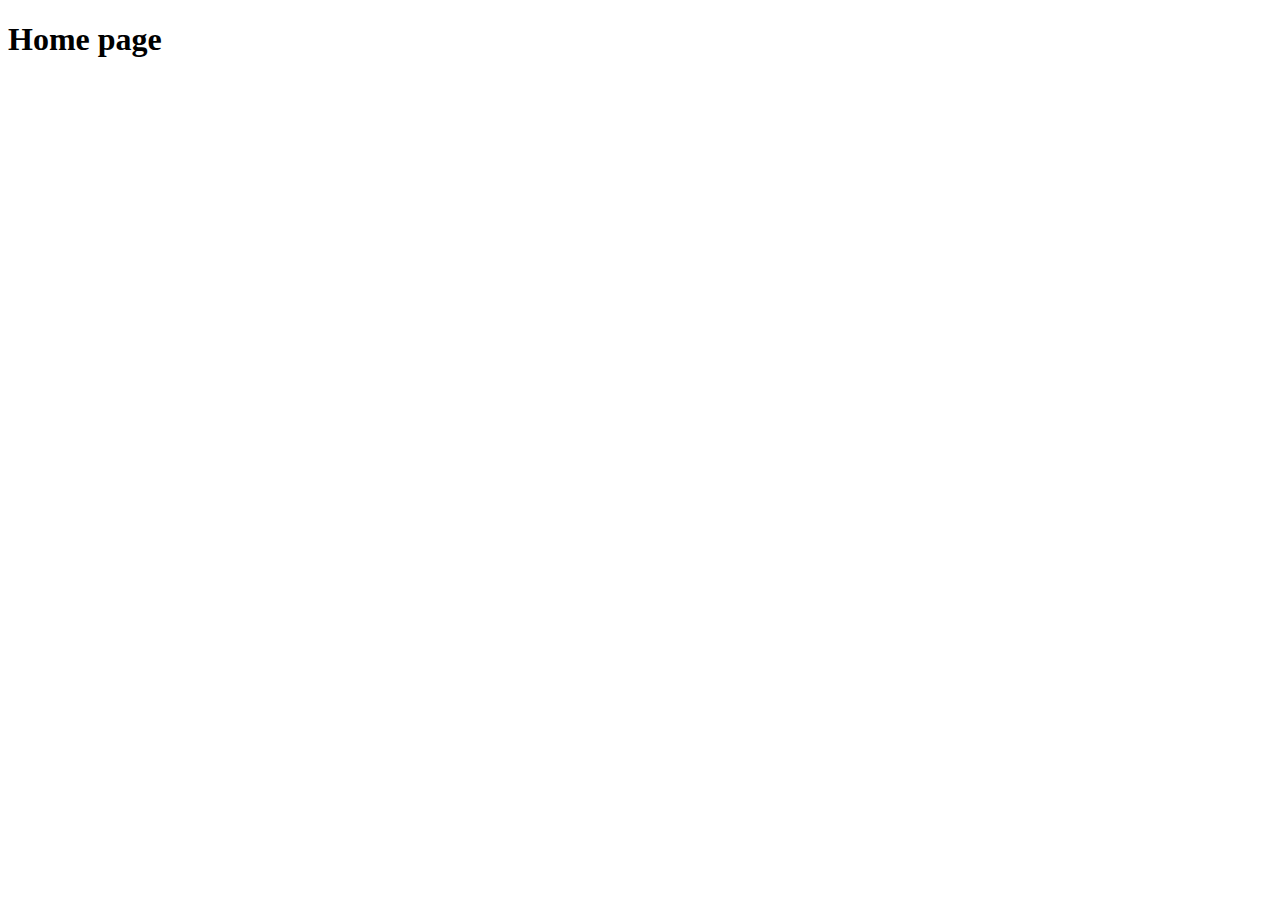
==== index.html @ 23e0fe38 "Creat project base" ====
<!DOCTYPE html>
<html lang="en">
<head>
    <meta charset="UTF-8">
    <meta name="viewport" content="width=device-width, initial-scale=1.0">
    <title>Document</title>
    <link rel="stylesheet" href="./assets/css/style.css">
</head>
<body>
    <h1>Home page</h1>
</body>
</html>
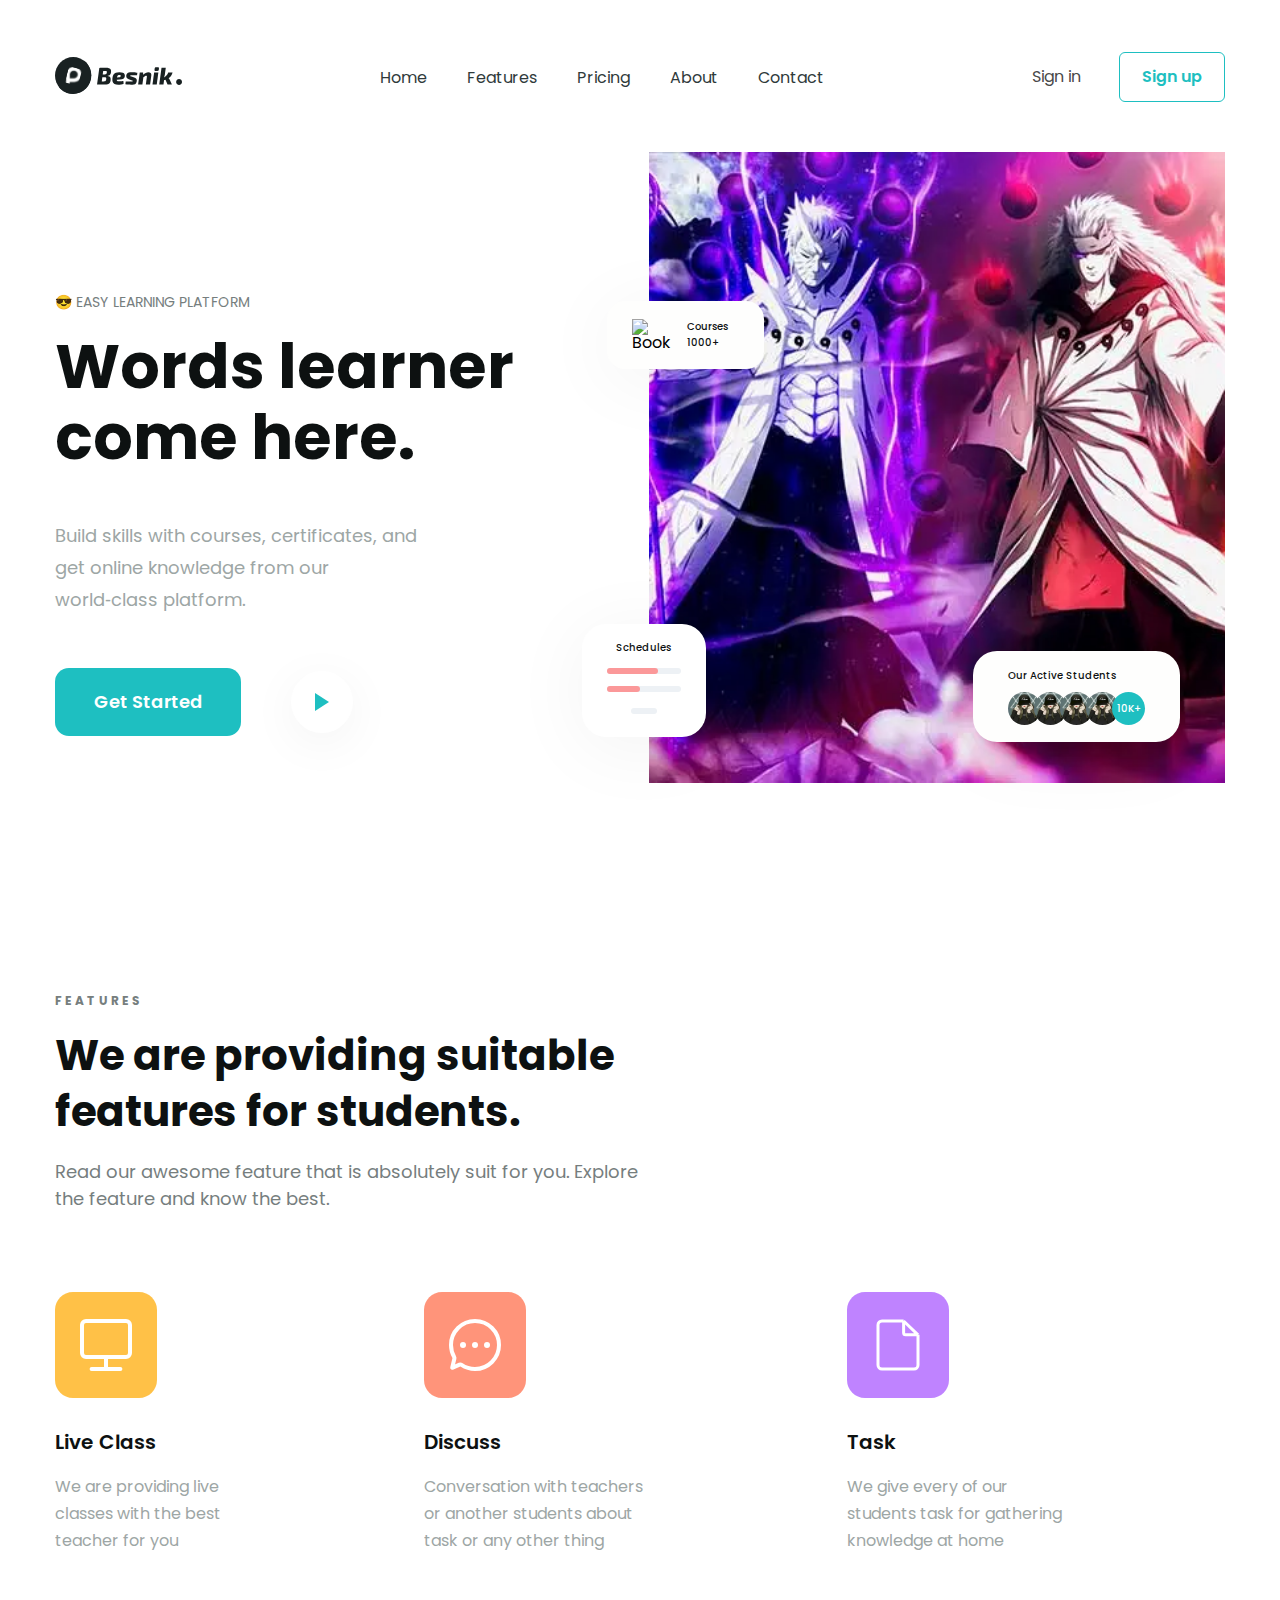
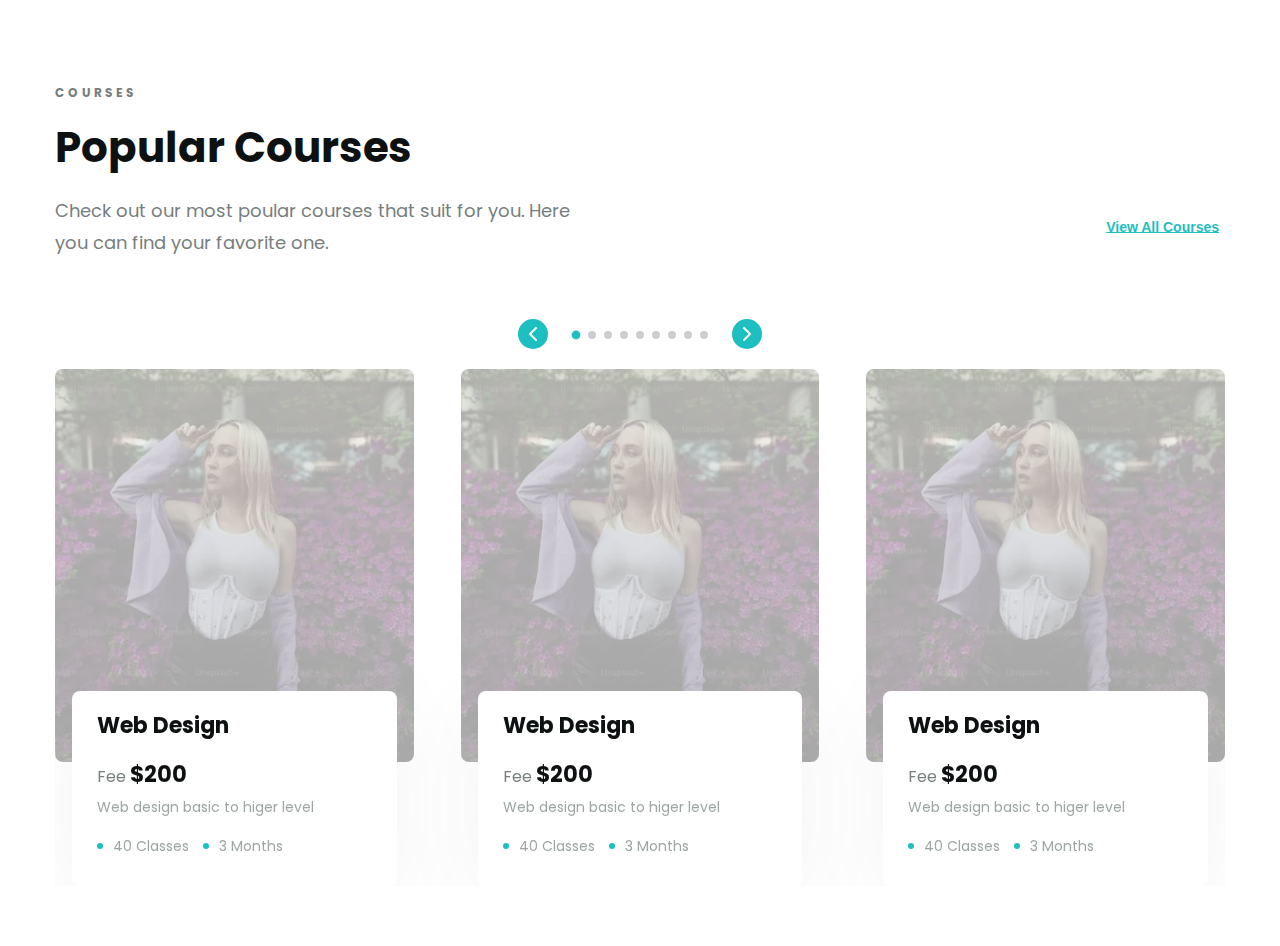
==== commit 2b5f25c4: "Courses" ====
--- a/index.html
+++ b/index.html
@@ -1,12 +1,472 @@
 <!DOCTYPE html>
 <html lang="en">
-<head>
-    <meta charset="UTF-8">
-    <meta name="viewport" content="width=device-width, initial-scale=1.0">
-    <title>Document</title>
-    <link rel="stylesheet" href="./assets/css/style.css">
-</head>
-<body>
-    <h1>Home page</h1>
-</body>
-</html>+    <head>
+        <meta charset="UTF-8" />
+        <meta name="viewport" content="width=device-width, initial-scale=1.0" />
+        <title>Document</title>
+        <!-- Reset -->
+        <link rel="stylesheet" href="./assets/css/reset.css" />
+        <!-- GG font -->
+        <link rel="preconnect" href="https://fonts.googleapis.com" />
+        <link rel="preconnect" href="https://fonts.gstatic.com" crossorigin />
+        <link
+            href="https://fonts.googleapis.com/css2?family=Poppins:ital,wght@0,100;0,200;0,300;0,400;0,500;0,600;0,700;0,800;0,900;1,100;1,200;1,300;1,400;1,500;1,600;1,700;1,800;1,900&display=swap"
+            rel="stylesheet"
+        />
+        <!-- Swiper -->
+        <link
+            rel="stylesheet"
+            href="https://unpkg.com/swiper/swiper-bundle.min.css"
+        />
+        <!-- Styles -->
+        <link rel="stylesheet" href="./assets/css/style.css" />
+    </head>
+    <body>
+        <header class="header fixed">
+            <div class="main-content">
+                <div class="body">
+                    <a href="#!">
+                        <img
+                            src="./assets/image/Logo.svg"
+                            alt=""
+                            class="logo"
+                        />
+                    </a>
+                    <nav class="nav">
+                        <ul>
+                            <li>
+                                <a href="#!">Home</a>
+                            </li>
+                            <li>
+                                <a href="#!">Features</a>
+                            </li>
+                            <li>
+                                <a href="#!">Pricing</a>
+                            </li>
+                            <li>
+                                <a href="#!">About</a>
+                            </li>
+                            <li>
+                                <a href="#!">Contact</a>
+                            </li>
+                        </ul>
+                    </nav>
+                    <div class="action">
+                        <a href="#!" class="nav-btn">Sign in</a>
+                        <a href="#!" class="nav-btn active">Sign up</a>
+                    </div>
+                </div>
+            </div>
+        </header>
+
+        <!-- Hero -->
+        <div class="hero">
+            <div class="main-content">
+                <div class="body">
+                    <div class="hero-content">
+                        <p class="text">😎 EASY LEARNING PLATFORM</p>
+                        <h1 class="heading lv1">Words learner come here.</h1>
+                        <p class="desc">
+                            Build skills with courses, certificates, and get
+                            online knowledge from our world&#8209;class
+                            platform.
+                        </p>
+                        <div class="cta-group">
+                            <a href="#!" class="btn">Get Started</a>
+                            <button class="play">
+                                <img
+                                    src="./assets/image/icons/play.svg"
+                                    alt="Play"
+                                />
+                            </button>
+                        </div>
+                    </div>
+                    <div class="hero-media">
+                        <img
+                            src="./assets/image/lucdao.webp"
+                            alt="Luc dao"
+                            class="img"
+                        />
+                        <div class="course-card">
+                            <img
+                                src="./assets/image/icons/Book.svg"
+                                alt="Book"
+                            />
+                            <p class="label">Courses 1000+</p>
+                        </div>
+
+                        <div class="schedules-card">
+                            <p class="label">Schedules</p>
+                            <img
+                                src="./assets/image/icons/Group 5531.svg"
+                                alt=""
+                                class="level"
+                            /><img
+                                src="./assets/image/icons/Group 5532.svg"
+                                alt=""
+                                class="level"
+                            /><img
+                                src="./assets/image/icons/Group 5533.svg"
+                                alt=""
+                                class="level"
+                            /><img
+                                src="./assets/image/icons/Rectangle 3824.svg"
+                                alt=""
+                                class="level"
+                            />
+                        </div>
+
+                        <div class="students">
+                            <p class="label">Our Active Students</p>
+                            <div class="avatar-block">
+                                <img
+                                    src="./assets/image/avatar.webp"
+                                    alt="Avatar"
+                                    class="avatar"
+                                />
+                                <img
+                                    src="./assets/image/avatar.webp"
+                                    alt="Avatar"
+                                    class="avatar"
+                                />
+                                <img
+                                    src="./assets/image/avatar.webp"
+                                    alt="Avatar"
+                                    class="avatar"
+                                />
+                                <img
+                                    src="./assets/image/avatar.webp"
+                                    alt="Avatar"
+                                    class="avatar"
+                                />
+                                <div class="avatar">
+                                    <span class="label">10K+</span>
+                                </div>
+                            </div>
+                        </div>
+                    </div>
+                </div>
+            </div>
+        </div>
+
+        <!-- Features -->
+        <div class="features">
+            <div class="main-content">
+                <div class="content">
+                    <div class="head">
+                        <p class="title">F E A T U R E S</p>
+                        <h2 class="heading lv2">
+                            We are providing suitable features for students.
+                        </h2>
+                        <p class="desc">
+                            Read our awesome feature that is absolutely suit for
+                            you. Explore the feature and know the best.
+                        </p>
+                    </div>
+
+                    <div class="body">
+                        <div class="item">
+                            <svg
+                                xmlns="http://www.w3.org/2000/svg"
+                                width="102"
+                                height="106"
+                                viewBox="0 0 102 106"
+                                fill="none"
+                            >
+                                <path
+                                    d="M0 18C0 8.05887 8.05888 0 18 0H84C93.9411 0 102 8.05888 102 18V88C102 97.9411 93.9411 106 84 106H18C8.05887 106 0 97.9411 0 88V18Z"
+                                    fill="#FFC147"
+                                />
+                                <path
+                                    d="M51 77V65M51 77H36.6M51 77H65.4M51 65H71C73.2091 65 75 63.2091 75 61V33C75 30.7909 73.2091 29 71 29H31C28.7909 29 27 30.7909 27 33V61C27 63.2091 28.7909 65 31 65H51Z"
+                                    stroke="white"
+                                    stroke-width="4"
+                                    stroke-linecap="round"
+                                />
+                            </svg>
+                            <h3 class="title">Live Class</h3>
+                            <p class="desc line-clamp line-3">
+                                We are providing live classes with the best
+                                teacher for you
+                            </p>
+                        </div>
+                        <div class="item">
+                            <svg
+                                xmlns="http://www.w3.org/2000/svg"
+                                width="102"
+                                height="106"
+                                viewBox="0 0 102 106"
+                                fill="none"
+                            >
+                                <path
+                                    d="M0 18C0 8.05887 8.05888 0 18 0H84C93.9411 0 102 8.05888 102 18V88C102 97.9411 93.9411 106 84 106H18C8.05887 106 0 97.9411 0 88V18Z"
+                                    fill="#FF947A"
+                                />
+                                <path
+                                    d="M51 77C64.2548 77 75 66.2548 75 53C75 39.7452 64.2548 29 51 29C37.7452 29 27 39.7452 27 53C27 57.3447 28.1545 61.4198 30.1734 64.9352C30.4385 65.3968 30.5311 65.9403 30.4086 66.4584L28.2 75.8L35.5364 72.6573C36.1944 72.3755 36.9491 72.4723 37.5414 72.8741C41.3797 75.4784 46.0121 77 51 77Z"
+                                    stroke="white"
+                                    stroke-width="4"
+                                    stroke-linejoin="round"
+                                />
+                                <circle cx="39" cy="53" r="3" fill="white" />
+                                <circle cx="51" cy="53" r="3" fill="white" />
+                                <circle cx="63" cy="53" r="3" fill="white" />
+                            </svg>
+                            <h3 class="title">Discuss</h3>
+                            <p class="desc line-clamp line-3">
+                                Conversation with teachers or another students
+                                about task or any other thing
+                            </p>
+                        </div>
+                        <div class="item">
+                            <svg
+                                xmlns="http://www.w3.org/2000/svg"
+                                width="102"
+                                height="106"
+                                viewBox="0 0 102 106"
+                                fill="none"
+                            >
+                                <path
+                                    d="M0 18C0 8.05887 8.05888 0 18 0H84C93.9411 0 102 8.05888 102 18V88C102 97.9411 93.9411 106 84 106H18C8.05887 106 0 97.9411 0 88V18Z"
+                                    fill="#BF83FF"
+                                />
+                                <path
+                                    d="M56.625 29H35C32.7909 29 31 30.7909 31 33V73C31 75.2091 32.7909 77 35 77H67C69.2091 77 71 75.2091 71 73V42.8M56.625 29L71 42.8M56.625 29V40.8C56.625 41.9046 57.5204 42.8 58.625 42.8H71"
+                                    stroke="white"
+                                    stroke-width="3"
+                                    stroke-linejoin="round"
+                                />
+                            </svg>
+                            <h3 class="title">Task</h3>
+                            <p class="desc line-clamp line-3">
+                                We give every of our students task for gathering
+                                knowledge at home
+                            </p>
+                        </div>
+                    </div>
+                </div>
+            </div>
+        </div>
+
+        <div class="courses">
+            <div class="main-content">
+                <div class="courses-top">
+                    <p class="title">C O U R S E S</p>
+                    <h2 class="heading lv2">Popular Courses</h2>
+                    <div class="holder">
+                        <p class="desc">
+                            Check out our most poular courses that suit for you.
+                            Here you can find your favorite one.
+                        </p>
+                        <button class="cta">View All Courses</button>
+                    </div>
+                </div>
+
+                <div class="courses-body">
+                    <div class="courses-control">
+                        <button class="course-btn btn-prev">
+                            <img
+                                src="./assets/image/icons/Vector 44.svg"
+                                alt=""
+                            />
+                        </button>
+                        <div><span class="pagination"></span></div>
+
+                        <button class="course-btn btn-next">
+                            <img
+                                src="./assets/image/icons/Vector 45.svg"
+                                alt=""
+                            />
+                        </button>
+                    </div>
+                    <div class="courses-list swiper-wrapper">
+                        <div class="courses-item swiper-slide">
+                            <img
+                                src="./assets/image/thumbimg.webp"
+                                alt=""
+                                class="thumb"
+                            />
+                            <div class="info">
+                                <h3 class="title">Web Design</h3>
+                                <p class="cost">Fee <strong>$200</strong></p>
+                                <p class="desc">
+                                    Web design basic to higer level
+                                </p>
+                                <div class="aside">
+                                    <span>40 Classes</span>
+                                    <span>3 Months</span>
+                                </div>
+                            </div>
+                        </div>
+                        <div class="courses-item swiper-slide">
+                            <img
+                                src="./assets/image/thumbimg.webp"
+                                alt=""
+                                class="thumb"
+                            />
+                            <div class="info">
+                                <h3 class="title">Web Design</h3>
+                                <p class="cost">Fee <strong>$200</strong></p>
+                                <p class="desc">
+                                    Web design basic to higer level
+                                </p>
+                                <div class="aside">
+                                    <span>40 Classes</span>
+                                    <span>3 Months</span>
+                                </div>
+                            </div>
+                        </div>
+                        <div class="courses-item swiper-slide">
+                            <img
+                                src="./assets/image/thumbimg.webp"
+                                alt=""
+                                class="thumb"
+                            />
+                            <div class="info">
+                                <h3 class="title">Web Design</h3>
+                                <p class="cost">Fee <strong>$200</strong></p>
+                                <p class="desc">
+                                    Web design basic to higer level
+                                </p>
+                                <div class="aside">
+                                    <span>40 Classes</span>
+                                    <span>3 Months</span>
+                                </div>
+                            </div>
+                        </div>
+                        <div class="courses-item swiper-slide">
+                            <img
+                                src="./assets/image/thumbimg.webp"
+                                alt=""
+                                class="thumb"
+                            />
+                            <div class="info">
+                                <h3 class="title">Web Design</h3>
+                                <p class="cost">Fee <strong>$200</strong></p>
+                                <p class="desc">
+                                    Web design basic to higer level
+                                </p>
+                                <div class="aside">
+                                    <span>40 Classes</span>
+                                    <span>3 Months</span>
+                                </div>
+                            </div>
+                        </div>
+                        <div class="courses-item swiper-slide">
+                            <img
+                                src="./assets/image/thumbimg.webp"
+                                alt=""
+                                class="thumb"
+                            />
+                            <div class="info">
+                                <h3 class="title">Web Design</h3>
+                                <p class="cost">Fee <strong>$200</strong></p>
+                                <p class="desc">
+                                    Web design basic to higer level
+                                </p>
+                                <div class="aside">
+                                    <span>40 Classes</span>
+                                    <span>3 Months</span>
+                                </div>
+                            </div>
+                        </div>
+                        <div class="courses-item swiper-slide">
+                            <img
+                                src="./assets/image/thumbimg.webp"
+                                alt=""
+                                class="thumb"
+                            />
+                            <div class="info">
+                                <h3 class="title">Web Design</h3>
+                                <p class="cost">Fee <strong>$200</strong></p>
+                                <p class="desc">
+                                    Web design basic to higer level
+                                </p>
+                                <div class="aside">
+                                    <span>40 Classes</span>
+                                    <span>3 Months</span>
+                                </div>
+                            </div>
+                        </div>
+                        <div class="courses-item swiper-slide">
+                            <img
+                                src="./assets/image/thumbimg.webp"
+                                alt=""
+                                class="thumb"
+                            />
+                            <div class="info">
+                                <h3 class="title">Web Design</h3>
+                                <p class="cost">Fee <strong>$200</strong></p>
+                                <p class="desc">
+                                    Web design basic to higer level
+                                </p>
+                                <div class="aside">
+                                    <span>40 Classes</span>
+                                    <span>3 Months</span>
+                                </div>
+                            </div>
+                        </div>
+                        <div class="courses-item swiper-slide">
+                            <img
+                                src="./assets/image/thumbimg.webp"
+                                alt=""
+                                class="thumb"
+                            />
+                            <div class="info">
+                                <h3 class="title">Web Design</h3>
+                                <p class="cost">Fee <strong>$200</strong></p>
+                                <p class="desc">
+                                    Web design basic to higer level
+                                </p>
+                                <div class="aside">
+                                    <span>40 Classes</span>
+                                    <span>3 Months</span>
+                                </div>
+                            </div>
+                        </div>
+                        <div class="courses-item swiper-slide">
+                            <img
+                                src="./assets/image/thumbimg.webp"
+                                alt=""
+                                class="thumb"
+                            />
+                            <div class="info">
+                                <h3 class="title">Web Design</h3>
+                                <p class="cost">Fee <strong>$200</strong></p>
+                                <p class="desc">
+                                    Web design basic to higer level
+                                </p>
+                                <div class="aside">
+                                    <span>40 Classes</span>
+                                    <span>3 Months</span>
+                                </div>
+                            </div>
+                        </div>
+                    </div>
+                </div>
+            </div>
+        </div>
+
+        <!-- Thêm Swiper JS từ CDN -->
+        <script src="https://unpkg.com/swiper/swiper-bundle.min.js"></script>
+        <script>
+            var swiper = new Swiper(".courses-body", {
+                slidesPerView: 3,
+                spaceBetween: 47,
+                loop: true,
+                autoplay: {
+                    delay: 3000,
+                    disableOnInteraction: false,
+                },
+                navigation: {
+                    nextEl: ".btn-next", // Cập nhật với tên class mới
+                    prevEl: ".btn-prev", // Cập nhật với tên class mới
+                },
+                pagination: {
+                    el: ".pagination",
+                    clickable: true,
+                },
+            });
+        </script>
+    </body>
+</html>
--- a/assets/css/style.css
+++ b/assets/css/style.css
@@ -0,0 +1,516 @@
+* {
+    box-sizing: border-box;
+}
+
+html,
+body {
+    scroll-behavior: smooth;
+}
+
+:root {
+    --primary-color: #1ebfc1;
+}
+
+html {
+    font-size: 62.5%;
+}
+
+body {
+    font-size: 1.6rem;
+    font-family: "Poppins", sans-serif;
+}
+
+/* Common */
+a {
+    display: inline-block;
+    text-decoration: none;
+    user-select: none;
+}
+
+.main-content {
+    max-width: calc(100% - 48px);
+    width: 1170px;
+    margin-left: auto;
+    margin-right: auto;
+}
+
+.btn {
+    display: inline-block;
+    padding: 0 16px;
+    min-width: 186px;
+    line-height: 68px;
+    border-radius: 14px;
+    background: var(--primary-color);
+    color: #fff;
+    text-align: center;
+    font-size: 1.8rem;
+    font-weight: 600;
+}
+
+.btn:hover {
+    opacity: 0.9;
+}
+
+.heading {
+    color: #0d1111;
+    font-weight: 700;
+}
+
+.lv1 {
+    font-size: 6.2rem;
+    line-height: 1.16; /* 116.129% */
+}
+
+.lv2 {
+    font-size: 4.2rem;
+    line-height: 1.33; /* 133.333% */
+}
+
+.line-clamp {
+    display: -webkit-box;
+    -webkit-line-clamp: var(--line-clamp, 1);
+    -webkit-box-orient: vertical;
+    overflow: hidden;
+}
+
+.line-clamp.line-2 {
+    --line-clamp: 2;
+}
+
+.line-clamp.line-3 {
+    --line-clamp: 3;
+}
+
+/* Header */
+.header.fixed {
+    position: sticky;
+    top: -40px;
+    z-index: 2;
+    background-color: #fff;
+}
+
+.header .body {
+    display: flex;
+    align-items: center;
+    justify-content: space-between;
+    padding: 52px 0 12px;
+}
+
+.nav ul {
+    display: flex;
+}
+
+.nav ul a {
+    color: #2f3a3b;
+    font-size: 1.6rem;
+    line-height: normal;
+    padding: 10px 20px;
+}
+
+.nav li:hover {
+    font-weight: 600;
+}
+
+.nav-btn {
+    color: #494949;
+    text-align: center;
+    font-size: 1.6rem;
+    line-height: normal;
+    padding: 10px;
+}
+
+.nav-btn:hover {
+    color: var(--primary-color);
+}
+
+.nav-btn + .nav-btn {
+    margin-left: 24px;
+}
+
+.nav-btn.active {
+    color: var(--primary-color);
+    font-weight: 600;
+    line-height: 48px;
+    padding: 0 12px;
+    border-radius: 6px;
+    border: 1px solid #1ebfc1;
+    min-width: 106px;
+}
+
+.nav-btn.active:hover {
+    color: #fff;
+    background: var(--primary-color);
+}
+/* Hero */
+.hero {
+    padding: 38px 0 79px;
+}
+
+.hero .body {
+    display: flex;
+    align-items: center;
+}
+
+.hero .hero-content {
+    width: 45%;
+}
+
+.hero-content .text {
+    margin-top: 93px;
+    color: #767e7e;
+    font-size: 1.4rem;
+    line-height: normal;
+}
+
+.hero-content .heading {
+    margin-top: 18px;
+}
+
+.hero-content .desc {
+    margin-top: 46px;
+    width: 374px;
+    color: #9da6a5;
+    font-size: 1.8rem;
+    line-height: 1.78; /* 177.778% */
+    word-break: normal;
+}
+
+.hero-content .cta-group {
+    margin-top: 52px;
+    display: flex;
+    align-items: center;
+}
+.hero-content .cta-group .btn {
+    margin-right: 50px;
+}
+
+.hero-content .play {
+    display: flex;
+    align-items: center;
+    justify-content: center;
+    width: 62px;
+    height: 62px;
+    border-radius: 50%;
+    border: none;
+    background-color: #fff;
+    box-shadow: 0px 10px 50px 0px rgba(0, 0, 0, 0.05);
+    cursor: pointer;
+}
+
+.hero .hero-media {
+    width: 55%;
+    position: relative;
+    top: 0;
+}
+
+.hero-media .img {
+    display: block;
+    margin-left: auto;
+    width: 576px;
+    height: 631px;
+    object-fit: cover;
+}
+
+.hero-media .course-card {
+    position: absolute;
+    top: 149px;
+    left: 25px;
+    display: flex;
+    align-items: center;
+    width: 157px;
+    padding: 18px 25px;
+    border-radius: 18px;
+    background: #fefefd;
+    box-shadow: 0px 10px 80px 0px rgba(0, 0, 0, 0.05);
+}
+
+.hero-media .label {
+    color: #0d1111;
+    font-size: 1rem;
+    font-weight: 500;
+    line-height: normal;
+}
+
+.hero-media .course-card .label {
+    margin-left: 16px;
+}
+
+.hero-media .schedules-card {
+    position: absolute;
+    left: 0;
+    bottom: 46px;
+    width: 124px;
+    text-align: center;
+    padding: 16px 25px 23px;
+    border-radius: 24px;
+    background: #fff;
+    box-shadow: 0px 10px 80px 0px rgba(0, 0, 0, 0.05);
+}
+
+.hero-media .schedules-card .level {
+    margin-top: 12px;
+    vertical-align: bottom;
+}
+
+.schedules-card .level:nth-of-type(1),
+.schedules-card .level:nth-of-type(4) {
+    margin-top: 16px;
+}
+
+.hero-media .students {
+    position: absolute;
+    bottom: 41px;
+    right: 45px;
+    width: 207px;
+    padding: 17px 35px;
+    border-radius: 24px;
+    background: #fefefd;
+    box-shadow: 0px 12px 80px 0px rgba(0, 0, 0, 0.05);
+}
+
+.hero-media .students .avatar-block {
+    margin-top: 8px;
+    display: flex;
+}
+
+.hero-media .students .avatar {
+    height: 33px;
+    width: 33px;
+    border-radius: 50%;
+    display: flex;
+    align-items: center;
+    justify-content: center;
+    background-color: var(--primary-color);
+}
+
+.hero-media .avatar span {
+    color: #fff;
+}
+
+.hero-media .students .avatar + .avatar {
+    margin-left: -7px;
+}
+
+/* Features */
+.features {
+    margin-top: 65px;
+    padding: 65px 0 60px;
+}
+
+.features .content {
+    width: 1014px;
+    margin-right: auto;
+}
+
+.features .head {
+    width: 57.6%;
+}
+
+.features .head .title {
+    color: #767e7e;
+    font-size: 1.2rem;
+    font-weight: 700;
+    line-height: normal;
+}
+
+.courses-top .heading,
+.features .head .heading {
+    margin-top: 18px;
+}
+
+.features .head .desc {
+    margin-top: 18px;
+    color: #767e7e;
+    font-size: 1.8rem;
+    line-height: normal;
+}
+
+.features .body {
+    margin-top: 80px;
+    display: flex;
+    justify-content: space-between;
+}
+
+.features .body .item {
+    width: 21.875%;
+}
+
+.features .body .item:first-child {
+    width: 16.6%;
+}
+
+.features .body .title {
+    margin-top: 26px;
+    color: #0d1111;
+    font-size: 2rem;
+    font-weight: 600;
+    line-height: normal;
+}
+
+.features .body .desc {
+    margin-top: 16px;
+    color: #9da6a5;
+    font-size: 1.6rem;
+    line-height: 1.69; /* 168.75% */
+}
+
+/* Courses */
+.courses {
+    padding: 60px 0;
+    margin-top: 10px;
+}
+
+.courses-top .title {
+    color: #767e7e;
+    font-size: 1.2rem;
+    font-weight: 700;
+    line-height: normal;
+}
+
+.courses-top .holder {
+    margin-top: 19px;
+    display: flex;
+    align-items: center;
+    justify-content: space-between;
+}
+
+.courses-top .desc {
+    width: 44.87%;
+    color: #767e7e;
+    font-size: 1.8rem;
+    line-height: 1.78; /* 177.778% */
+}
+
+.courses-top .cta {
+    border: none;
+    background-color: #fff;
+    color: #1ebfc1;
+    font-size: 1.4rem;
+    font-weight: 700;
+    line-height: normal;
+    text-decoration-line: underline;
+    text-decoration-style: solid;
+    text-decoration-skip-ink: none;
+    text-decoration-thickness: auto;
+    text-underline-offset: auto;
+    text-underline-position: from-font;
+    cursor: pointer;
+}
+
+.courses-body {
+    padding-top: 60px;
+}
+
+.courses-list {
+    display: flex;
+    margin-top: 20px;
+}
+
+.courses-item {
+    position: relative;
+    width: calc((100% - 94px) / 3);
+    height: 517px;
+    flex-shrink: 0;
+}
+
+.courses-item .thumb {
+    width: 100%;
+    height: 393px;
+    object-fit: cover;
+    border-radius: 8px;
+    opacity: 0.35;
+    background: #d0efed;
+    vertical-align: bottom;
+}
+
+.courses-item .info {
+    position: absolute;
+    left: 17px;
+    right: 17px;
+    bottom: 0;
+    height: 195px;
+    padding: 18px 25px 29px;
+    border-radius: 8px;
+    background: #fff;
+    box-shadow: 0px 16px 90px 0px rgba(0, 0, 0, 0.05);
+}
+
+.courses-item .info .title {
+    color: #0d1111;
+    font-size: 2.2rem;
+    font-weight: 700;
+    line-height: normal;
+}
+
+.courses-item .info .cost {
+    margin-top: 16px;
+    color: #767e7e;
+    font-size: 1.6rem;
+    line-height: normal;
+}
+
+.courses-item .info .cost strong {
+    color: #0d1111;
+    font-size: 2.2rem;
+    font-weight: 700;
+}
+
+.courses-item .aside,
+.courses-item .desc {
+    margin-top: 6px;
+    color: #9da6a5;
+    font-size: 1.4rem;
+    line-height: normal;
+}
+
+.courses-item .aside {
+    margin-top: 18px;
+}
+
+.courses-item .aside span {
+    position: relative;
+    margin: 0 10px 0 16px;
+}
+
+.courses-item .aside span::before {
+    position: absolute;
+    top: 50%;
+    transform: translateY(-50%);
+    left: -16px;
+    content: "";
+    display: inline-block;
+    width: 6px;
+    height: 6px;
+    background-color: var(--primary-color);
+    border-radius: 50%;
+}
+
+.courses .main-content {
+    overflow: hidden;
+}
+
+.swiper-pagination-bullet-active {
+    background-color: var(--primary-color); /* Màu sắc chấm đang active */
+    transform: scale(1.1); /* Phóng to chấm đang active */
+}
+
+.courses-control {
+    display: flex;
+    align-items: center;
+    justify-content: center;
+}
+
+.course-btn {
+    border: none;
+    background-color: var(--primary-color);cursor: pointer;
+    width: 30px;
+    height: 30px;
+    border-radius: 50%;
+    display: flex;
+    align-items: center;
+    justify-content: center;
+}
+
+.courses .pagination {
+    margin: 0 20px;
+}
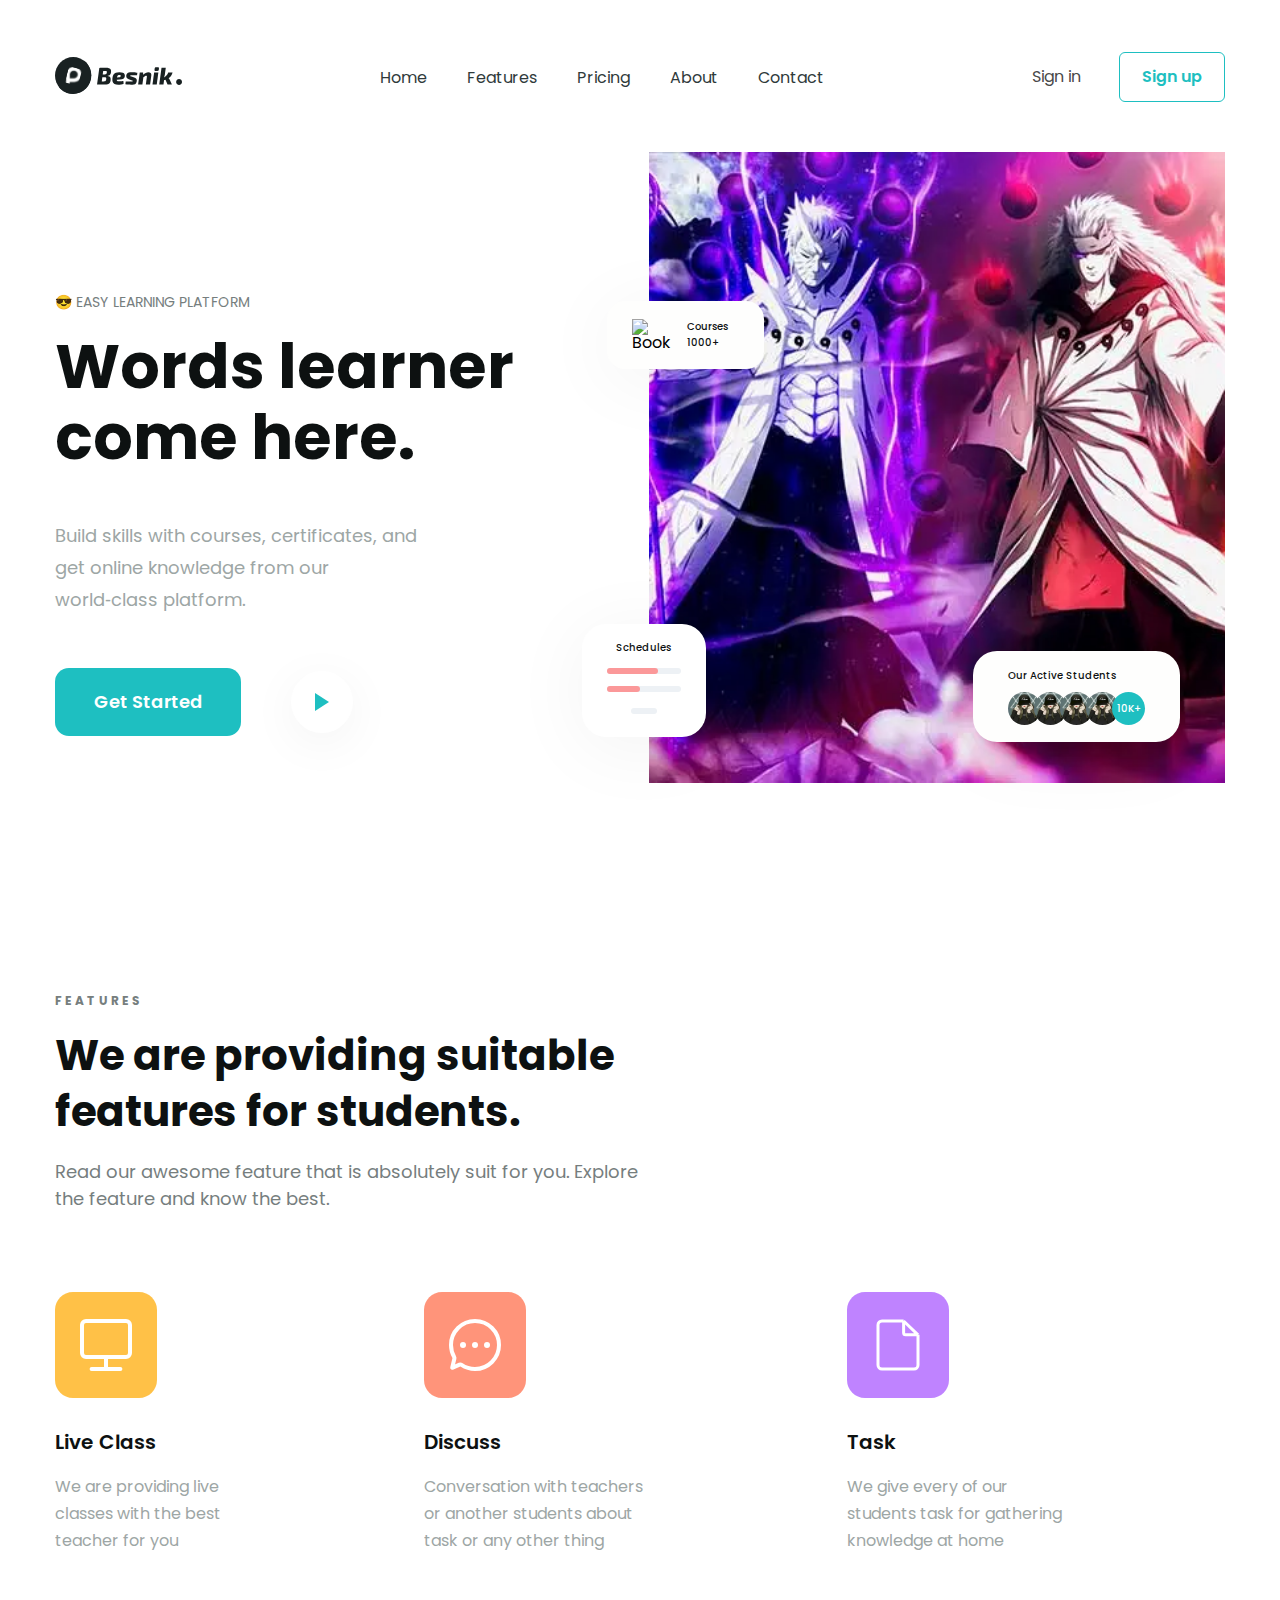
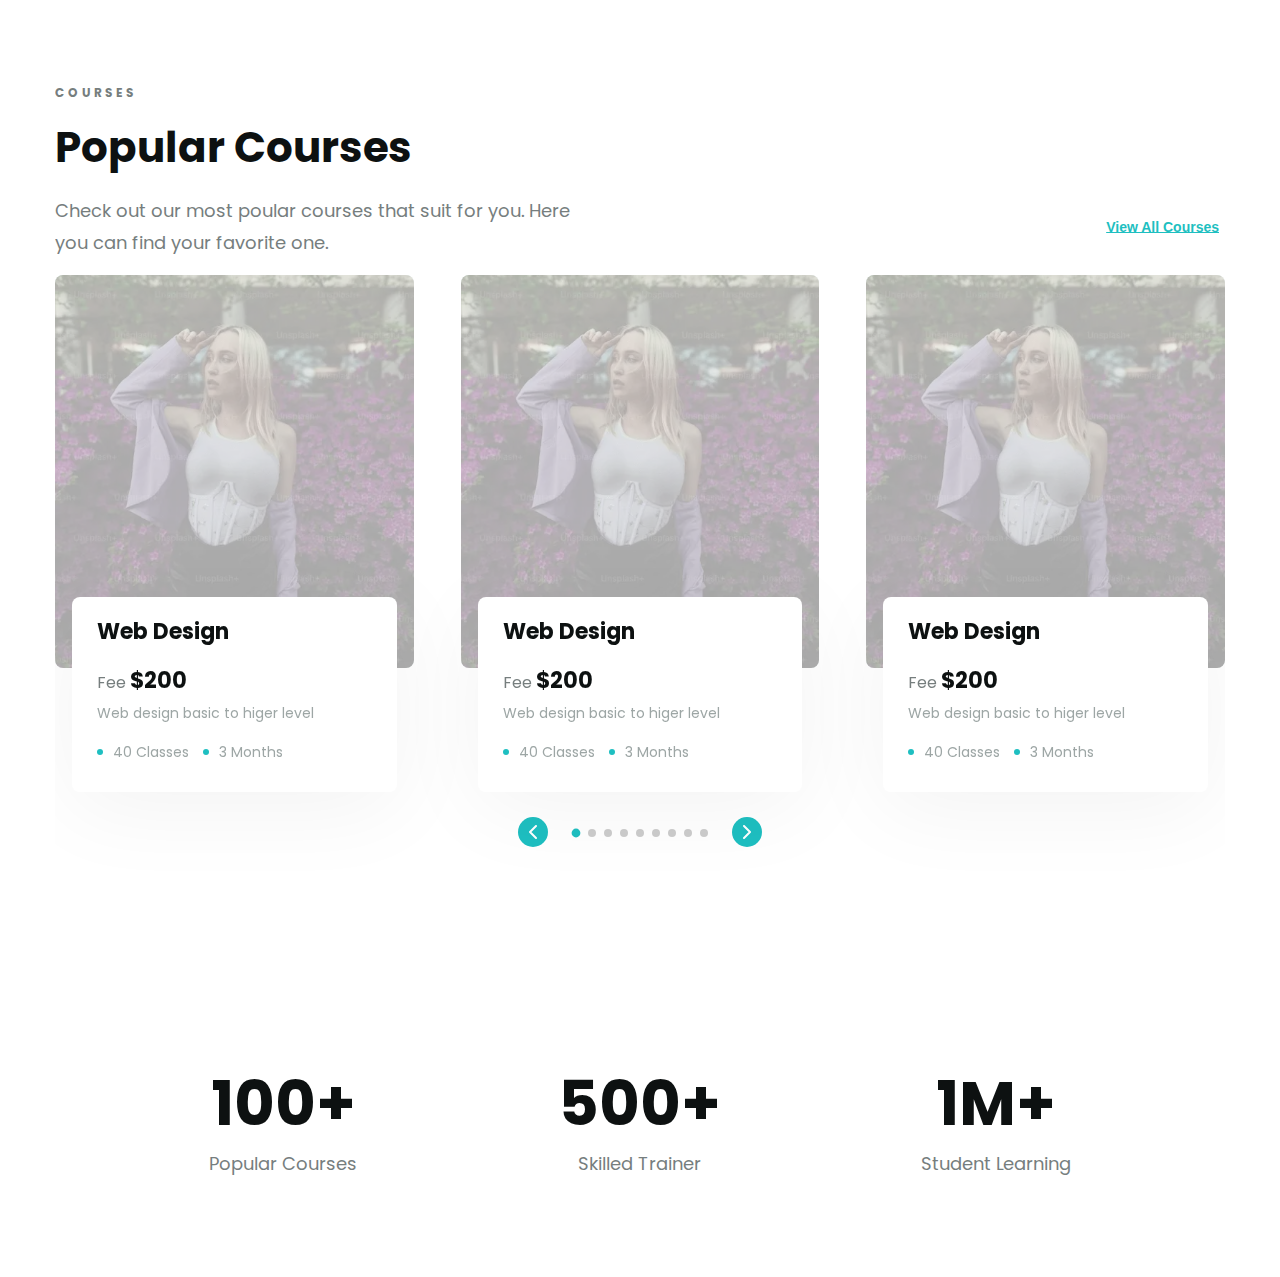
==== commit 3f0bf263: "fix slide courses/countdown" ====
--- a/index.html
+++ b/index.html
@@ -263,6 +263,170 @@
                 </div>
 
                 <div class="courses-body">
+                    <div class="courses-list swiper-wrapper">
+                        <div class="courses-item swiper-slide">
+                            <img
+                                src="./assets/image/thumbimg.webp"
+                                alt=""
+                                class="thumb"
+                            />
+                            <div class="info">
+                                <h3 class="title">Web Design</h3>
+                                <p class="cost">Fee <strong>$200</strong></p>
+                                <p class="desc">
+                                    Web design basic to higer level
+                                </p>
+                                <div class="aside">
+                                    <span>40 Classes</span>
+                                    <span>3 Months</span>
+                                </div>
+                            </div>
+                        </div>
+                        <div class="courses-item swiper-slide">
+                            <img
+                                src="./assets/image/thumbimg.webp"
+                                alt=""
+                                class="thumb"
+                            />
+                            <div class="info">
+                                <h3 class="title">Web Design</h3>
+                                <p class="cost">Fee <strong>$200</strong></p>
+                                <p class="desc">
+                                    Web design basic to higer level
+                                </p>
+                                <div class="aside">
+                                    <span>40 Classes</span>
+                                    <span>3 Months</span>
+                                </div>
+                            </div>
+                        </div>
+                        <div class="courses-item swiper-slide">
+                            <img
+                                src="./assets/image/thumbimg.webp"
+                                alt=""
+                                class="thumb"
+                            />
+                            <div class="info">
+                                <h3 class="title">Web Design</h3>
+                                <p class="cost">Fee <strong>$200</strong></p>
+                                <p class="desc">
+                                    Web design basic to higer level
+                                </p>
+                                <div class="aside">
+                                    <span>40 Classes</span>
+                                    <span>3 Months</span>
+                                </div>
+                            </div>
+                        </div>
+                        <div class="courses-item swiper-slide">
+                            <img
+                                src="./assets/image/thumbimg.webp"
+                                alt=""
+                                class="thumb"
+                            />
+                            <div class="info">
+                                <h3 class="title">Web Design</h3>
+                                <p class="cost">Fee <strong>$200</strong></p>
+                                <p class="desc">
+                                    Web design basic to higer level
+                                </p>
+                                <div class="aside">
+                                    <span>40 Classes</span>
+                                    <span>3 Months</span>
+                                </div>
+                            </div>
+                        </div>
+                        <div class="courses-item swiper-slide">
+                            <img
+                                src="./assets/image/thumbimg.webp"
+                                alt=""
+                                class="thumb"
+                            />
+                            <div class="info">
+                                <h3 class="title">Web Design</h3>
+                                <p class="cost">Fee <strong>$200</strong></p>
+                                <p class="desc">
+                                    Web design basic to higer level
+                                </p>
+                                <div class="aside">
+                                    <span>40 Classes</span>
+                                    <span>3 Months</span>
+                                </div>
+                            </div>
+                        </div>
+                        <div class="courses-item swiper-slide">
+                            <img
+                                src="./assets/image/thumbimg.webp"
+                                alt=""
+                                class="thumb"
+                            />
+                            <div class="info">
+                                <h3 class="title">Web Design</h3>
+                                <p class="cost">Fee <strong>$200</strong></p>
+                                <p class="desc">
+                                    Web design basic to higer level
+                                </p>
+                                <div class="aside">
+                                    <span>40 Classes</span>
+                                    <span>3 Months</span>
+                                </div>
+                            </div>
+                        </div>
+                        <div class="courses-item swiper-slide">
+                            <img
+                                src="./assets/image/thumbimg.webp"
+                                alt=""
+                                class="thumb"
+                            />
+                            <div class="info">
+                                <h3 class="title">Web Design</h3>
+                                <p class="cost">Fee <strong>$200</strong></p>
+                                <p class="desc">
+                                    Web design basic to higer level
+                                </p>
+                                <div class="aside">
+                                    <span>40 Classes</span>
+                                    <span>3 Months</span>
+                                </div>
+                            </div>
+                        </div>
+                        <div class="courses-item swiper-slide">
+                            <img
+                                src="./assets/image/thumbimg.webp"
+                                alt=""
+                                class="thumb"
+                            />
+                            <div class="info">
+                                <h3 class="title">Web Design</h3>
+                                <p class="cost">Fee <strong>$200</strong></p>
+                                <p class="desc">
+                                    Web design basic to higer level
+                                </p>
+                                <div class="aside">
+                                    <span>40 Classes</span>
+                                    <span>3 Months</span>
+                                </div>
+                            </div>
+                        </div>
+                        <div class="courses-item swiper-slide">
+                            <img
+                                src="./assets/image/thumbimg.webp"
+                                alt=""
+                                class="thumb"
+                            />
+                            <div class="info">
+                                <h3 class="title">Web Design</h3>
+                                <p class="cost">Fee <strong>$200</strong></p>
+                                <p class="desc">
+                                    Web design basic to higer level
+                                </p>
+                                <div class="aside">
+                                    <span>40 Classes</span>
+                                    <span>3 Months</span>
+                                </div>
+                            </div>
+                        </div>
+                    </div>
                     <div class="courses-control">
                         <button class="course-btn btn-prev">
                             <img
@@ -279,178 +443,45 @@
                             />
                         </button>
                     </div>
-                    <div class="courses-list swiper-wrapper">
-                        <div class="courses-item swiper-slide">
-                            <img
-                                src="./assets/image/thumbimg.webp"
-                                alt=""
-                                class="thumb"
-                            />
-                            <div class="info">
-                                <h3 class="title">Web Design</h3>
-                                <p class="cost">Fee <strong>$200</strong></p>
-                                <p class="desc">
-                                    Web design basic to higer level
-                                </p>
-                                <div class="aside">
-                                    <span>40 Classes</span>
-                                    <span>3 Months</span>
-                                </div>
-                            </div>
-                        </div>
-                        <div class="courses-item swiper-slide">
-                            <img
-                                src="./assets/image/thumbimg.webp"
-                                alt=""
-                                class="thumb"
-                            />
-                            <div class="info">
-                                <h3 class="title">Web Design</h3>
-                                <p class="cost">Fee <strong>$200</strong></p>
-                                <p class="desc">
-                                    Web design basic to higer level
-                                </p>
-                                <div class="aside">
-                                    <span>40 Classes</span>
-                                    <span>3 Months</span>
-                                </div>
-                            </div>
-                        </div>
-                        <div class="courses-item swiper-slide">
-                            <img
-                                src="./assets/image/thumbimg.webp"
-                                alt=""
-                                class="thumb"
-                            />
-                            <div class="info">
-                                <h3 class="title">Web Design</h3>
-                                <p class="cost">Fee <strong>$200</strong></p>
-                                <p class="desc">
-                                    Web design basic to higer level
-                                </p>
-                                <div class="aside">
-                                    <span>40 Classes</span>
-                                    <span>3 Months</span>
-                                </div>
-                            </div>
-                        </div>
-                        <div class="courses-item swiper-slide">
-                            <img
-                                src="./assets/image/thumbimg.webp"
-                                alt=""
-                                class="thumb"
-                            />
-                            <div class="info">
-                                <h3 class="title">Web Design</h3>
-                                <p class="cost">Fee <strong>$200</strong></p>
-                                <p class="desc">
-                                    Web design basic to higer level
-                                </p>
-                                <div class="aside">
-                                    <span>40 Classes</span>
-                                    <span>3 Months</span>
-                                </div>
-                            </div>
-                        </div>
-                        <div class="courses-item swiper-slide">
-                            <img
-                                src="./assets/image/thumbimg.webp"
-                                alt=""
-                                class="thumb"
-                            />
-                            <div class="info">
-                                <h3 class="title">Web Design</h3>
-                                <p class="cost">Fee <strong>$200</strong></p>
-                                <p class="desc">
-                                    Web design basic to higer level
-                                </p>
-                                <div class="aside">
-                                    <span>40 Classes</span>
-                                    <span>3 Months</span>
-                                </div>
-                            </div>
-                        </div>
-                        <div class="courses-item swiper-slide">
-                            <img
-                                src="./assets/image/thumbimg.webp"
-                                alt=""
-                                class="thumb"
-                            />
-                            <div class="info">
-                                <h3 class="title">Web Design</h3>
-                                <p class="cost">Fee <strong>$200</strong></p>
-                                <p class="desc">
-                                    Web design basic to higer level
-                                </p>
-                                <div class="aside">
-                                    <span>40 Classes</span>
-                                    <span>3 Months</span>
-                                </div>
-                            </div>
-                        </div>
-                        <div class="courses-item swiper-slide">
-                            <img
-                                src="./assets/image/thumbimg.webp"
-                                alt=""
-                                class="thumb"
-                            />
-                            <div class="info">
-                                <h3 class="title">Web Design</h3>
-                                <p class="cost">Fee <strong>$200</strong></p>
-                                <p class="desc">
-                                    Web design basic to higer level
-                                </p>
-                                <div class="aside">
-                                    <span>40 Classes</span>
-                                    <span>3 Months</span>
-                                </div>
-                            </div>
-                        </div>
-                        <div class="courses-item swiper-slide">
-                            <img
-                                src="./assets/image/thumbimg.webp"
-                                alt=""
-                                class="thumb"
-                            />
-                            <div class="info">
-                                <h3 class="title">Web Design</h3>
-                                <p class="cost">Fee <strong>$200</strong></p>
-                                <p class="desc">
-                                    Web design basic to higer level
-                                </p>
-                                <div class="aside">
-                                    <span>40 Classes</span>
-                                    <span>3 Months</span>
-                                </div>
-                            </div>
-                        </div>
-                        <div class="courses-item swiper-slide">
-                            <img
-                                src="./assets/image/thumbimg.webp"
-                                alt=""
-                                class="thumb"
-                            />
-                            <div class="info">
-                                <h3 class="title">Web Design</h3>
-                                <p class="cost">Fee <strong>$200</strong></p>
-                                <p class="desc">
-                                    Web design basic to higer level
-                                </p>
-                                <div class="aside">
-                                    <span>40 Classes</span>
-                                    <span>3 Months</span>
-                                </div>
-                            </div>
-                        </div>
-                    </div>
+                    <button class="hide">Show Less courses</button>
                 </div>
             </div>
         </div>
 
+        <div class="countdown">
+            <div class="main-content">
+                <div class="section">
+                    <div class="item">
+                        <h4 class="data">100+</h4>
+                        <p class="desc">Popular Courses</p>
+                    </div>
+                    <div class="item">
+                        <h4 class="data">500+</h4>
+                        <p class="desc">Skilled Trainer</p>
+                    </div>
+                    <div class="item">
+                        <h4 class="data">1M+</h4>
+                        <p class="desc">Student Learning</p>
+                    </div>
+                </div>
+            </div>
+        </div>
+
+        <footer class="footer">
+            <div class="main-content"></div>
+        </footer>
+
         <!-- Thêm Swiper JS từ CDN -->
         <script src="https://unpkg.com/swiper/swiper-bundle.min.js"></script>
-        <script>
-            var swiper = new Swiper(".courses-body", {
+        <script src="./assets/javascript/showItem.js"></script>
+        <!-- <script>
+            const coursesBody = document.querySelector(".courses-body");
+            const viewBtn = document.querySelector(".courses-top .cta");
+            const hideBtn = document.querySelector(".courses .hide");
+
+            let swiper; // Khai báo swiper ngoài để có thể tái sử dụng
+
+            swiper = new Swiper(".courses-body", {
                 slidesPerView: 3,
                 spaceBetween: 47,
                 loop: true,
@@ -467,6 +498,42 @@
                     clickable: true,
                 },
             });
-        </script>
+
+            
+
+            viewBtn.onclick = function () {
+                if (swiper) {
+                    swiper.destroy(true, true); // Tham số: removeSwiperWrapper và cleanStyles
+                    swiper = null; // Reset lại swiper
+                }
+                coursesBody.classList.add("show");
+                viewBtn.style.display = "none";
+            };
+
+            hideBtn.onclick = function () {
+                coursesBody.classList.remove("show");
+                viewBtn.style.display = "block";
+                if (!swiper) {
+                    // Kiểm tra nếu Swiper chưa được khởi tạo
+                    swiper = new Swiper(".courses-body", {
+                        slidesPerView: 3,
+                        spaceBetween: 47,
+                        loop: true,
+                        autoplay: {
+                            delay: 3000,
+                            disableOnInteraction: false,
+                        },
+                        navigation: {
+                            nextEl: ".btn-next", // Cập nhật với tên class mới
+                            prevEl: ".btn-prev", // Cập nhật với tên class mới
+                        },
+                        pagination: {
+                            el: ".pagination",
+                            clickable: true,
+                        },
+                    });
+                }
+            };
+        </script> -->
     </body>
 </html>
--- a/assets/css/style.css
+++ b/assets/css/style.css
@@ -18,6 +18,21 @@
 body {
     font-size: 1.6rem;
     font-family: "Poppins", sans-serif;
+}
+
+/* Scroll bar */
+::-webkit-scrollbar {
+    width: 8px;
+}
+
+::-webkit-scrollbar-track {
+    background-color: #f6f4f4;
+    border-radius: 14px;
+}
+
+::-webkit-scrollbar-thumb {
+    background-color: var(--primary-color);
+    border-radius: 14px;
 }
 
 /* Common */
@@ -381,6 +396,7 @@
     line-height: 1.78; /* 177.778% */
 }
 
+.courses-body .hide,
 .courses-top .cta {
     border: none;
     background-color: #fff;
@@ -398,12 +414,12 @@
 }
 
 .courses-body {
-    padding-top: 60px;
+    padding-bottom: 30px;
 }
 
 .courses-list {
     display: flex;
-    margin-top: 20px;
+    margin-top: 16px;
 }
 
 .courses-item {
@@ -495,6 +511,7 @@
 }
 
 .courses-control {
+    margin-top: 25px;
     display: flex;
     align-items: center;
     justify-content: center;
@@ -502,7 +519,8 @@
 
 .course-btn {
     border: none;
-    background-color: var(--primary-color);cursor: pointer;
+    background-color: var(--primary-color);
+    cursor: pointer;
     width: 30px;
     height: 30px;
     border-radius: 50%;
@@ -514,3 +532,62 @@
 .courses .pagination {
     margin: 0 20px;
 }
+
+/* Show item */
+.courses-body.show .courses-list{
+    gap: 47px;
+    flex-wrap: wrap;
+    height: 500px;
+    overflow: auto;
+    overscroll-behavior: none;
+}
+
+.courses-body.show .courses-control {
+    display: none;
+}
+
+.courses .hide {
+    display: none;
+}
+
+.courses-body.show .hide {
+    display: block;
+}
+
+.courses-body .hide {
+    margin-left: auto;
+    margin-top: 25px;
+}
+
+
+/* Countdown */
+.countdown {
+    margin-top: 20px;
+}
+
+.countdown .main-content {
+    width: 862px;
+}
+
+.countdown .section {
+    display: flex;
+    justify-content: space-between;
+    padding: 100px 0;
+}
+
+.countdown .item {
+    text-align: center;
+}
+
+.countdown .data {
+    color: #0d1111;
+    font-size: 6.2rem;
+    font-weight: 700;
+    line-height: normal;
+}
+
+.countdown .desc {
+    color: #767e7e;
+    font-size: 1.8rem;
+    line-height: normal;
+}
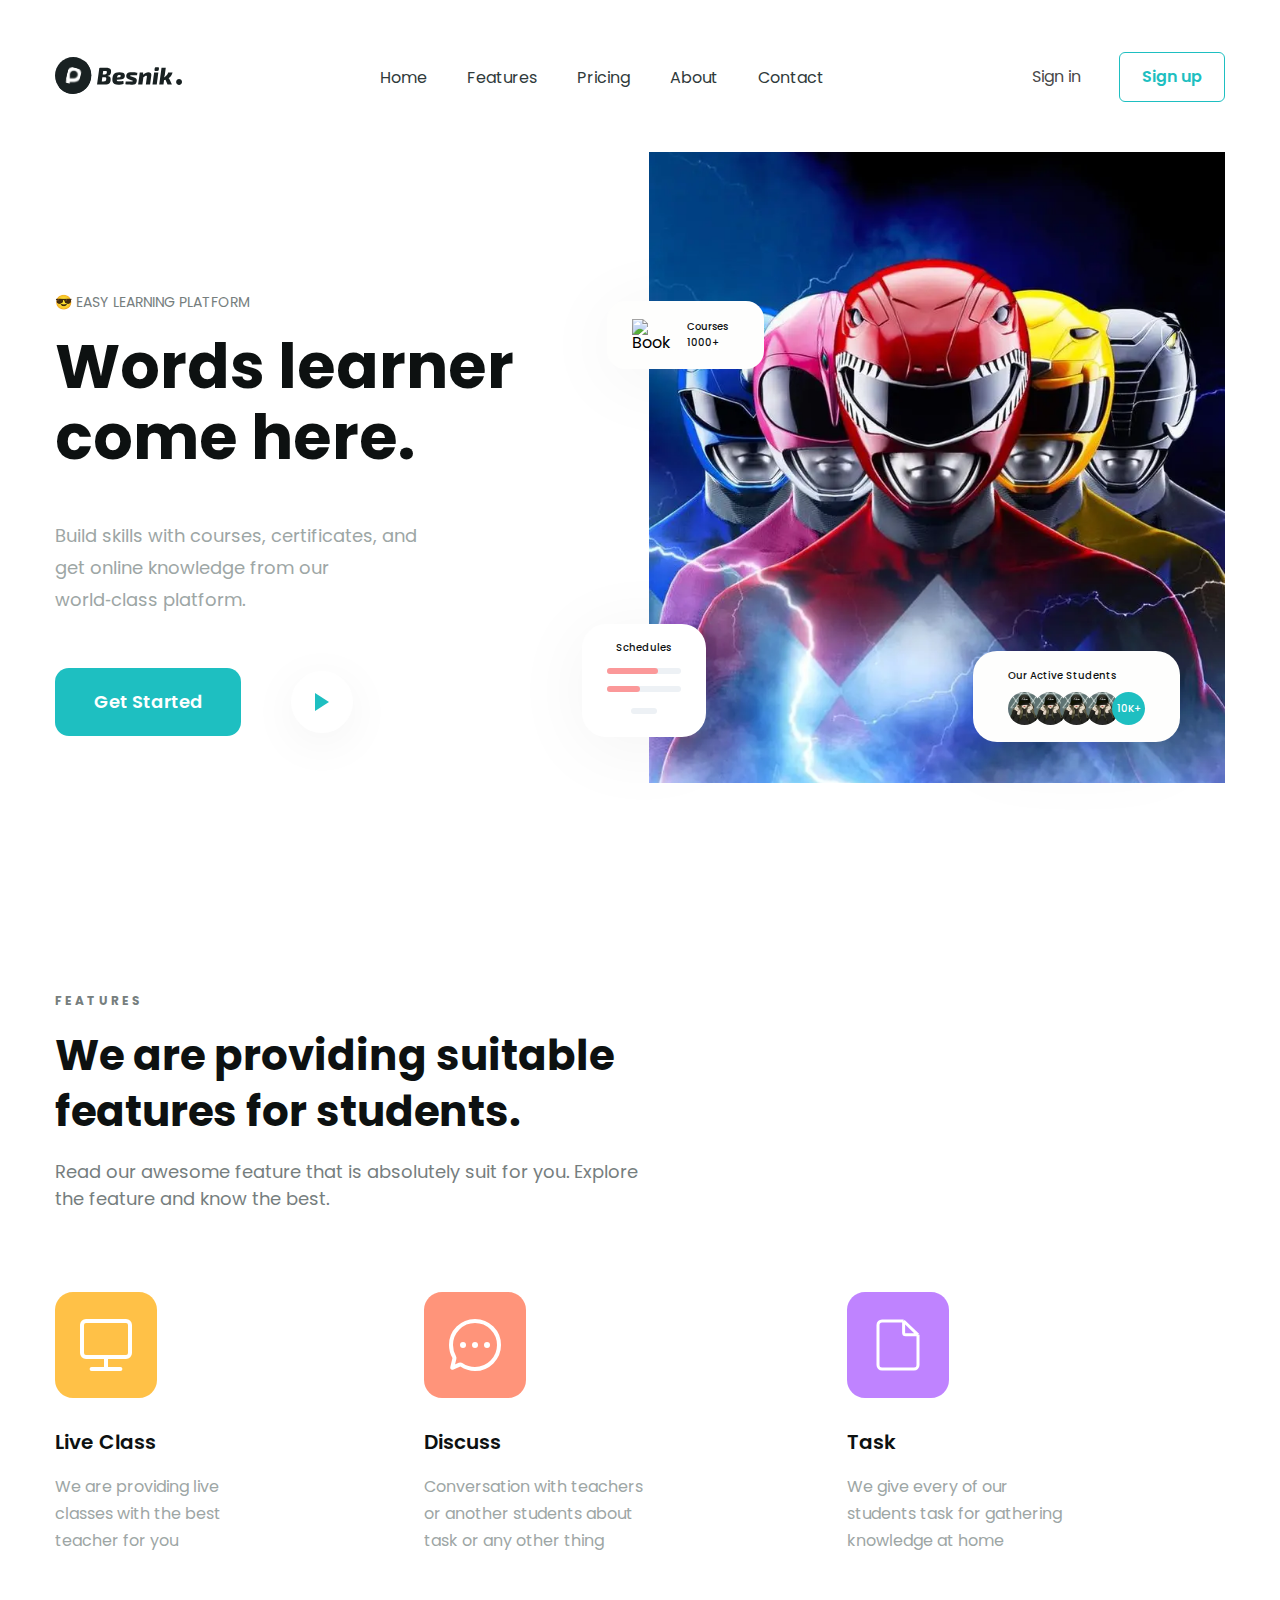
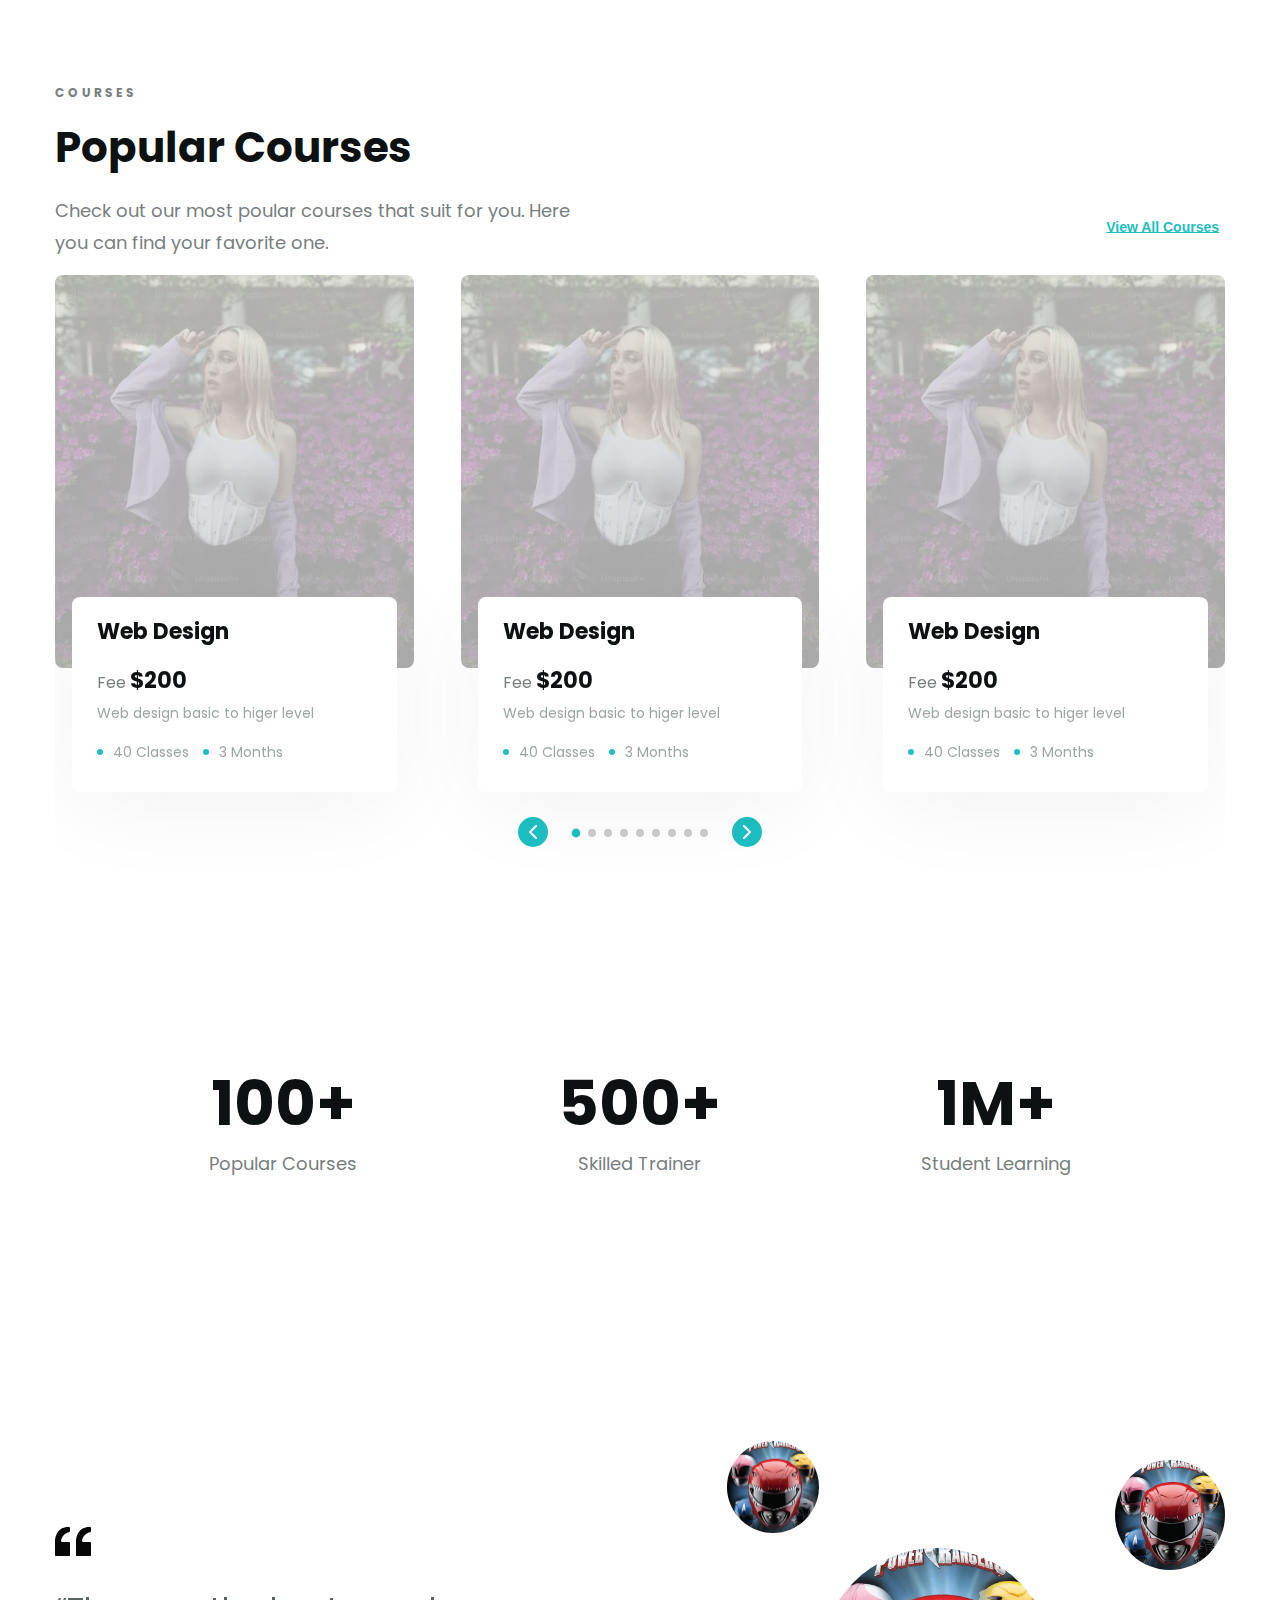
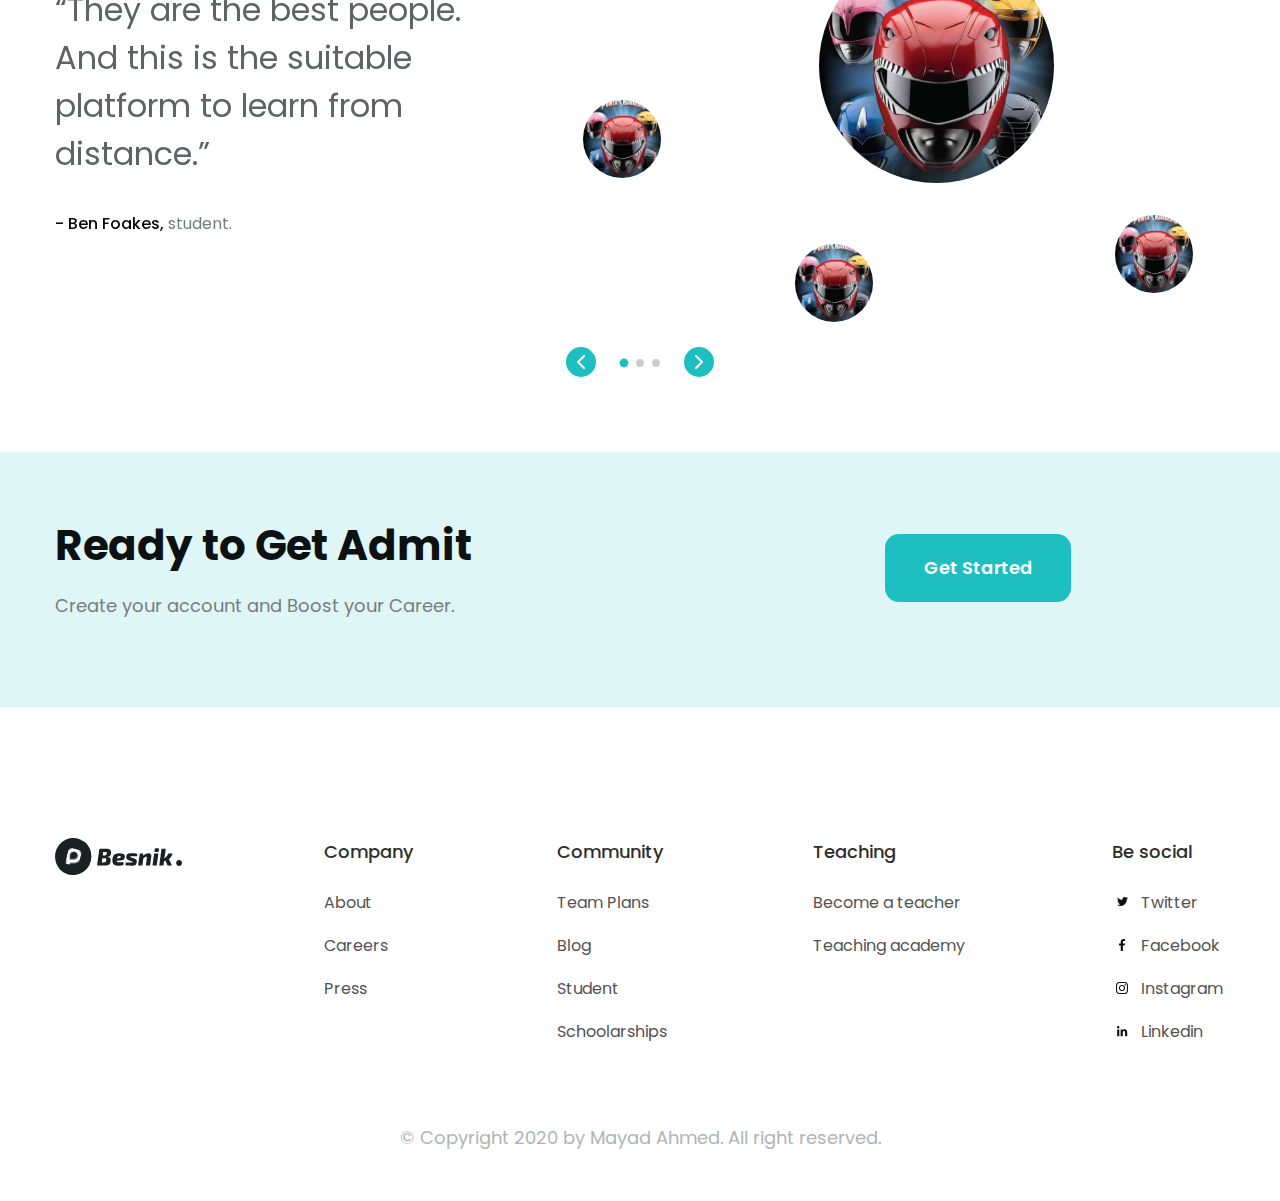
==== commit a5629d02: "Final #1" ====
--- a/index.html
+++ b/index.html
@@ -25,7 +25,7 @@
         <header class="header fixed">
             <div class="main-content">
                 <div class="body">
-                    <a href="#!">
+                    <a href="#">
                         <img
                             src="./assets/image/Logo.svg"
                             alt=""
@@ -35,19 +35,19 @@
                     <nav class="nav">
                         <ul>
                             <li>
-                                <a href="#!">Home</a>
+                                <a href="#">Home</a>
                             </li>
                             <li>
-                                <a href="#!">Features</a>
+                                <a href="#features">Features</a>
                             </li>
                             <li>
-                                <a href="#!">Pricing</a>
+                                <a href="#pricing">Pricing</a>
                             </li>
                             <li>
-                                <a href="#!">About</a>
+                                <a href="#about">About</a>
                             </li>
                             <li>
-                                <a href="#!">Contact</a>
+                                <a href="#contact">Contact</a>
                             </li>
                         </ul>
                     </nav>
@@ -83,7 +83,7 @@
                     </div>
                     <div class="hero-media">
                         <img
-                            src="./assets/image/lucdao.webp"
+                            src="./assets/image/pr.webp"
                             alt="Luc dao"
                             class="img"
                         />
@@ -150,7 +150,7 @@
         </div>
 
         <!-- Features -->
-        <div class="features">
+        <div id="features" class="features">
             <div class="main-content">
                 <div class="content">
                     <div class="head">
@@ -248,7 +248,7 @@
             </div>
         </div>
 
-        <div class="courses">
+        <div id="pricing" class="courses">
             <div class="main-content">
                 <div class="courses-top">
                     <p class="title">C O U R S E S</p>
@@ -427,8 +427,8 @@
                             </div>
                         </div>
                     </div>
-                    <div class="courses-control">
-                        <button class="course-btn btn-prev">
+                    <div class="control">
+                        <button class="control-btn btn-prev">
                             <img
                                 src="./assets/image/icons/Vector 44.svg"
                                 alt=""
@@ -436,7 +436,7 @@
                         </button>
                         <div><span class="pagination"></span></div>
 
-                        <button class="course-btn btn-next">
+                        <button class="control-btn btn-next">
                             <img
                                 src="./assets/image/icons/Vector 45.svg"
                                 alt=""
@@ -467,73 +467,147 @@
             </div>
         </div>
 
+        <div id="about" class="testimonial">
+            <div class="main-content">
+                <div class="testimonial-slide">
+                    <div class="body swiper-wrapper">
+                        <div class="body-item swiper-slide">
+                            <div class="section">
+                                <img src="./assets/image/icons/Icon.svg" alt="icon">
+                                <blockquote>
+                                    “They are the best people. And this is the suitable platform to learn from distance.”
+                                    <cite><strong>- Ben Foakes,</strong> student.</cite>
+                                </blockquote>
+                            </div>
+                            <div class="avatar-block">
+                                <img src="./assets/image/image.webp" alt="Avatar" class=" image img-78">
+                                <img src="./assets/image/image.webp" alt="Avatar" class=" image img-78">
+                                <img src="./assets/image/image.webp" alt="Avatar" class=" image img-78">
+                                <img src="./assets/image/image.webp" alt="Avatar" class=" image img-92">
+                                <img src="./assets/image/image.webp" alt="Avatar" class=" image img-235">
+                                <img src="./assets/image/image.webp" alt="Avatar" class=" image img-110">
+                            </div>
+                        </div>
+    
+                        <div class="body-item swiper-slide">
+                            <div class="section">
+                                <img src="./assets/image/icons/Icon.svg" alt="icon">
+                                <blockquote>
+                                    “They are the best people. And this is the suitable platform to learn from distance.”
+                                    <cite><strong>- Ben Foakes,</strong> student.</cite>
+                                </blockquote>
+                            </div>
+                            <div class="avatar-block">
+                                <img src="./assets/image/image.webp" alt="Avatar" class=" image img-78">
+                                <img src="./assets/image/image.webp" alt="Avatar" class=" image img-78">
+                                <img src="./assets/image/image.webp" alt="Avatar" class=" image img-78">
+                                <img src="./assets/image/image.webp" alt="Avatar" class=" image img-92">
+                                <img src="./assets/image/image.webp" alt="Avatar" class=" image img-235">
+                                <img src="./assets/image/image.webp" alt="Avatar" class=" image img-110">
+                            </div>
+                        </div>
+    
+                        <div class="body-item swiper-slide">
+                            <div class="section">
+                                <img src="./assets/image/icons/Icon.svg" alt="icon">
+                                <blockquote>
+                                    “They are the best people. And this is the suitable platform to learn from distance.”
+                                    <cite><strong>- Ben Foakes,</strong> student.</cite>
+                                </blockquote>
+                            </div>
+                            <div class="avatar-block">
+                                <img src="./assets/image/image.webp" alt="Avatar" class=" image img-78">
+                                <img src="./assets/image/image.webp" alt="Avatar" class=" image img-78">
+                                <img src="./assets/image/image.webp" alt="Avatar" class=" image img-78">
+                                <img src="./assets/image/image.webp" alt="Avatar" class=" image img-92">
+                                <img src="./assets/image/image.webp" alt="Avatar" class=" image img-235">
+                                <img src="./assets/image/image.webp" alt="Avatar" class=" image img-110">
+                            </div>
+                        </div>
+                    </div>
+
+                    <div class="control">
+                        <button class="control-btn btn-prev">
+                            <img
+                                src="./assets/image/icons/Vector 44.svg"
+                                alt=""
+                            />
+                        </button>
+                        <div><span class="pagination"></span></div>
+
+                        <button class="control-btn btn-next">
+                            <img
+                                src="./assets/image/icons/Vector 45.svg"
+                                alt=""
+                            />
+                        </button>
+                    </div>
+                </div>
+
+            </div>
+        </div>
+
+        <div id="contact" class="cta-block">
+            <div class="main-content">
+                <div class="cta-body">
+                    <div class="cta-content">
+                        <h2 class="heading lv2">Ready to Get Admit</h2>
+                        <p class="desc">Create your account and Boost your Career.</p>
+                    </div>
+                    <a href="#!" class="btn">Get Started</a>
+                </div>
+            </div>
+        </div>
+
         <footer class="footer">
-            <div class="main-content"></div>
+            <div class="main-content">
+                <div class="row">
+                    <a href="#">
+                        <img src="./assets/image/Logo.svg" alt="Logo" class="logo">
+                    </a>
+                    <div class="column">
+                        <h4 class="title">Company</h4>
+                        <ul>
+                            <li><a href="#!">About</a></li>
+                            <li><a href="#!">Careers</a></li>
+                            <li><a href="#!">Press</a></li>
+                        </ul>
+                    </div>
+                    <div class="column">
+                        <h4 class="title">Community</h4>
+                        <ul>
+                            <li><a href="#!">Team Plans</a></li>
+                            <li><a href="#!">Blog</a></li>
+                            <li><a href="#!">Student</a></li>
+                            <li><a href="#!">Schoolarships</a></li>
+                        </ul>
+                    </div>
+                    <div class="column">
+                        <h4 class="title">Teaching</h4>
+                        <ul>
+                            <li><a href="#!">Become a teacher</a></li>
+                            <li><a href="#!">Teaching academy</a></li>
+                        </ul>
+                    </div>
+                    <div class="column">
+                        <h4 class="title">Be social</h4>
+                        <ul>
+                            <li><a href="#!"><img src="./assets/image/icons/Group 114.svg" alt="social" class="icon-social">Twitter</a></li>
+                            <li><a href="#!"><img src="./assets/image/icons/Group 111.svg" alt="social" class="icon-social">Facebook</a></li>
+                            <li><a href="#!"><img src="./assets/image/icons/Group 112.svg" alt="social" class="icon-social">Instagram</a></li>
+                            <li><a href="#!"><img src="./assets/image/icons/Group 113.svg" alt="social" class="icon-social">Linkedin</a></li>
+                        </ul>
+                    </div>
+                </div>
+                <div class="copyright">
+                    <p>© Copyright 2020 by Mayad Ahmed. All right reserved.</p>
+                </div>
+            </div>
         </footer>
 
         <!-- Thêm Swiper JS từ CDN -->
         <script src="https://unpkg.com/swiper/swiper-bundle.min.js"></script>
         <script src="./assets/javascript/showItem.js"></script>
-        <!-- <script>
-            const coursesBody = document.querySelector(".courses-body");
-            const viewBtn = document.querySelector(".courses-top .cta");
-            const hideBtn = document.querySelector(".courses .hide");
-
-            let swiper; // Khai báo swiper ngoài để có thể tái sử dụng
-
-            swiper = new Swiper(".courses-body", {
-                slidesPerView: 3,
-                spaceBetween: 47,
-                loop: true,
-                autoplay: {
-                    delay: 3000,
-                    disableOnInteraction: false,
-                },
-                navigation: {
-                    nextEl: ".btn-next", // Cập nhật với tên class mới
-                    prevEl: ".btn-prev", // Cập nhật với tên class mới
-                },
-                pagination: {
-                    el: ".pagination",
-                    clickable: true,
-                },
-            });
-
-            
-
-            viewBtn.onclick = function () {
-                if (swiper) {
-                    swiper.destroy(true, true); // Tham số: removeSwiperWrapper và cleanStyles
-                    swiper = null; // Reset lại swiper
-                }
-                coursesBody.classList.add("show");
-                viewBtn.style.display = "none";
-            };
-
-            hideBtn.onclick = function () {
-                coursesBody.classList.remove("show");
-                viewBtn.style.display = "block";
-                if (!swiper) {
-                    // Kiểm tra nếu Swiper chưa được khởi tạo
-                    swiper = new Swiper(".courses-body", {
-                        slidesPerView: 3,
-                        spaceBetween: 47,
-                        loop: true,
-                        autoplay: {
-                            delay: 3000,
-                            disableOnInteraction: false,
-                        },
-                        navigation: {
-                            nextEl: ".btn-next", // Cập nhật với tên class mới
-                            prevEl: ".btn-prev", // Cập nhật với tên class mới
-                        },
-                        pagination: {
-                            el: ".pagination",
-                            clickable: true,
-                        },
-                    });
-                }
-            };
-        </script> -->
+       
     </body>
 </html>
--- a/assets/css/style.css
+++ b/assets/css/style.css
@@ -20,9 +20,19 @@
     font-family: "Poppins", sans-serif;
 }
 
+#pricing,
+#features {
+    scroll-margin-top: 30px;
+}
+
+#contact {
+    scroll-margin-top: 80px;
+}
+
 /* Scroll bar */
 ::-webkit-scrollbar {
     width: 8px;
+    height: 8px;
 }
 
 ::-webkit-scrollbar-track {
@@ -96,6 +106,29 @@
     --line-clamp: 3;
 }
 
+.control {
+    margin-top: 25px;
+    display: flex;
+    align-items: center;
+    justify-content: center;
+}
+
+.control-btn {
+    border: none;
+    background-color: var(--primary-color);
+    cursor: pointer;
+    width: 30px;
+    height: 30px;
+    border-radius: 50%;
+    display: flex;
+    align-items: center;
+    justify-content: center;
+}
+
+.pagination {
+    margin: 0 20px;
+}
+
 /* Header */
 .header.fixed {
     position: sticky;
@@ -510,31 +543,8 @@
     transform: scale(1.1); /* Phóng to chấm đang active */
 }
 
-.courses-control {
-    margin-top: 25px;
-    display: flex;
-    align-items: center;
-    justify-content: center;
-}
-
-.course-btn {
-    border: none;
-    background-color: var(--primary-color);
-    cursor: pointer;
-    width: 30px;
-    height: 30px;
-    border-radius: 50%;
-    display: flex;
-    align-items: center;
-    justify-content: center;
-}
-
-.courses .pagination {
-    margin: 0 20px;
-}
-
 /* Show item */
-.courses-body.show .courses-list{
+.courses-body.show .courses-list {
     gap: 47px;
     flex-wrap: wrap;
     height: 500px;
@@ -559,7 +569,6 @@
     margin-top: 25px;
 }
 
-
 /* Countdown */
 .countdown {
     margin-top: 20px;
@@ -591,3 +600,196 @@
     font-size: 1.8rem;
     line-height: normal;
 }
+
+/* Testimonial */
+.testimonial {
+    padding: 100px 0 75px;
+    margin-top: 64px;
+}
+
+.testimonial .main-content {
+    overflow: hidden;
+}
+
+.testimonial .body {
+    display: flex;
+}
+
+.testimonial .body-item {
+    display: flex;
+    flex-shrink: 0;
+    align-items: center;
+}
+
+.testimonial .section {
+    width: 39%;
+}
+
+.testimonial blockquote {
+    margin-top: 27px;
+    color: #5d6564;
+    font-size: 3.2rem;
+    line-height: 1.5; /* 150% */
+}
+
+.testimonial blockquote cite {
+    margin-top: 33px;
+    display: block;
+    color: #767e7e;
+    font-size: 1.6rem;
+    line-height: normal;
+}
+
+.testimonial cite strong {
+    color: #070707;
+    font-weight: 500;
+}
+
+.testimonial .avatar-block {
+    position: relative;
+    width: 61%;
+    height: 481px;
+}
+
+.testimonial .avatar-block .image {
+    position: absolute;
+    border-radius: 50%;
+    vertical-align: bottom;
+    object-fit: cover;
+}
+
+.testimonial .avatar-block .img-78 {
+    width: 78px;
+    height: 78px;
+}
+
+.testimonial .avatar-block .img-92 {
+    left: 216px;
+    top: 0;
+    width: 92px;
+    height: 92px;
+}
+
+.testimonial .avatar-block .img-110 {
+    top: 19px;
+    right: 0;
+    width: 110px;
+    height: 110px;
+}
+
+.testimonial .avatar-block .img-235 {
+    right: 171px;
+    top: 107px;
+    width: 235px;
+    height: 235px;
+}
+
+.testimonial .avatar-block .img-78:first-of-type {
+    left: 72px;
+    bottom: 144px;
+}
+
+.testimonial .avatar-block .img-78:nth-of-type(2) {
+    left: 284px;
+    bottom: 0;
+}
+
+.testimonial .avatar-block .img-78:nth-of-type(3) {
+    right: 32px;
+    bottom: 29px;
+}
+
+/* Cta-block */
+.cta-block {
+    background-color: #def6f5;
+    padding: 66px 0 88px;
+}
+
+.cta-block .cta-body {
+    display: flex;
+    align-items: center;
+}
+
+.cta-body .desc {
+    margin-top: 18px;
+    color: #767e7e;
+    font-size: 1.8rem;
+    line-height: normal;
+}
+
+.cta-body .cta-content {
+    width: 36%;
+}
+
+.cta-body .btn {
+    margin: 0 154px 0 auto;
+}
+
+/* Footer */
+.footer {
+    padding: 131px 0 50px;
+}
+
+.footer .row {
+    display: flex;
+    justify-content: space-between;
+}
+
+.footer .row .title {
+    color: #2e2e2e;
+    font-size: 1.8rem;
+    font-weight: 500;
+    line-height: normal;
+}
+
+.footer .column:first-of-type {
+    width: 7.78%;
+}
+
+.footer .column:nth-of-type(4),
+.footer .column:nth-of-type(2) {
+    width: 9.66%;
+}
+
+.footer .column:nth-of-type(3) {
+    width: 13.42%;
+}
+
+.footer .column a {
+    color: #535353;
+    font-size: 1.6rem;
+    line-height: normal;
+}
+
+.footer .column ul {
+    margin-top: 25px;
+}
+
+.footer .column li + li {
+    margin-top: 18px;
+}
+
+.footer .copyright {
+    margin-top: 80px;
+    color: #b0b5b4;
+    font-size: 1.8rem;
+    line-height: normal;
+    text-align: center;
+}
+
+.footer .row .column:last-of-type a {
+    display: flex;
+    align-items: center;
+}
+
+.footer .column .icon-social {
+    margin-right: 9px;
+}
+
+.footer .column a:hover{
+    color: var(--primary-color);
+}
+
+.footer .column a:hover .icon-social {
+    scale: 1.2;
+}
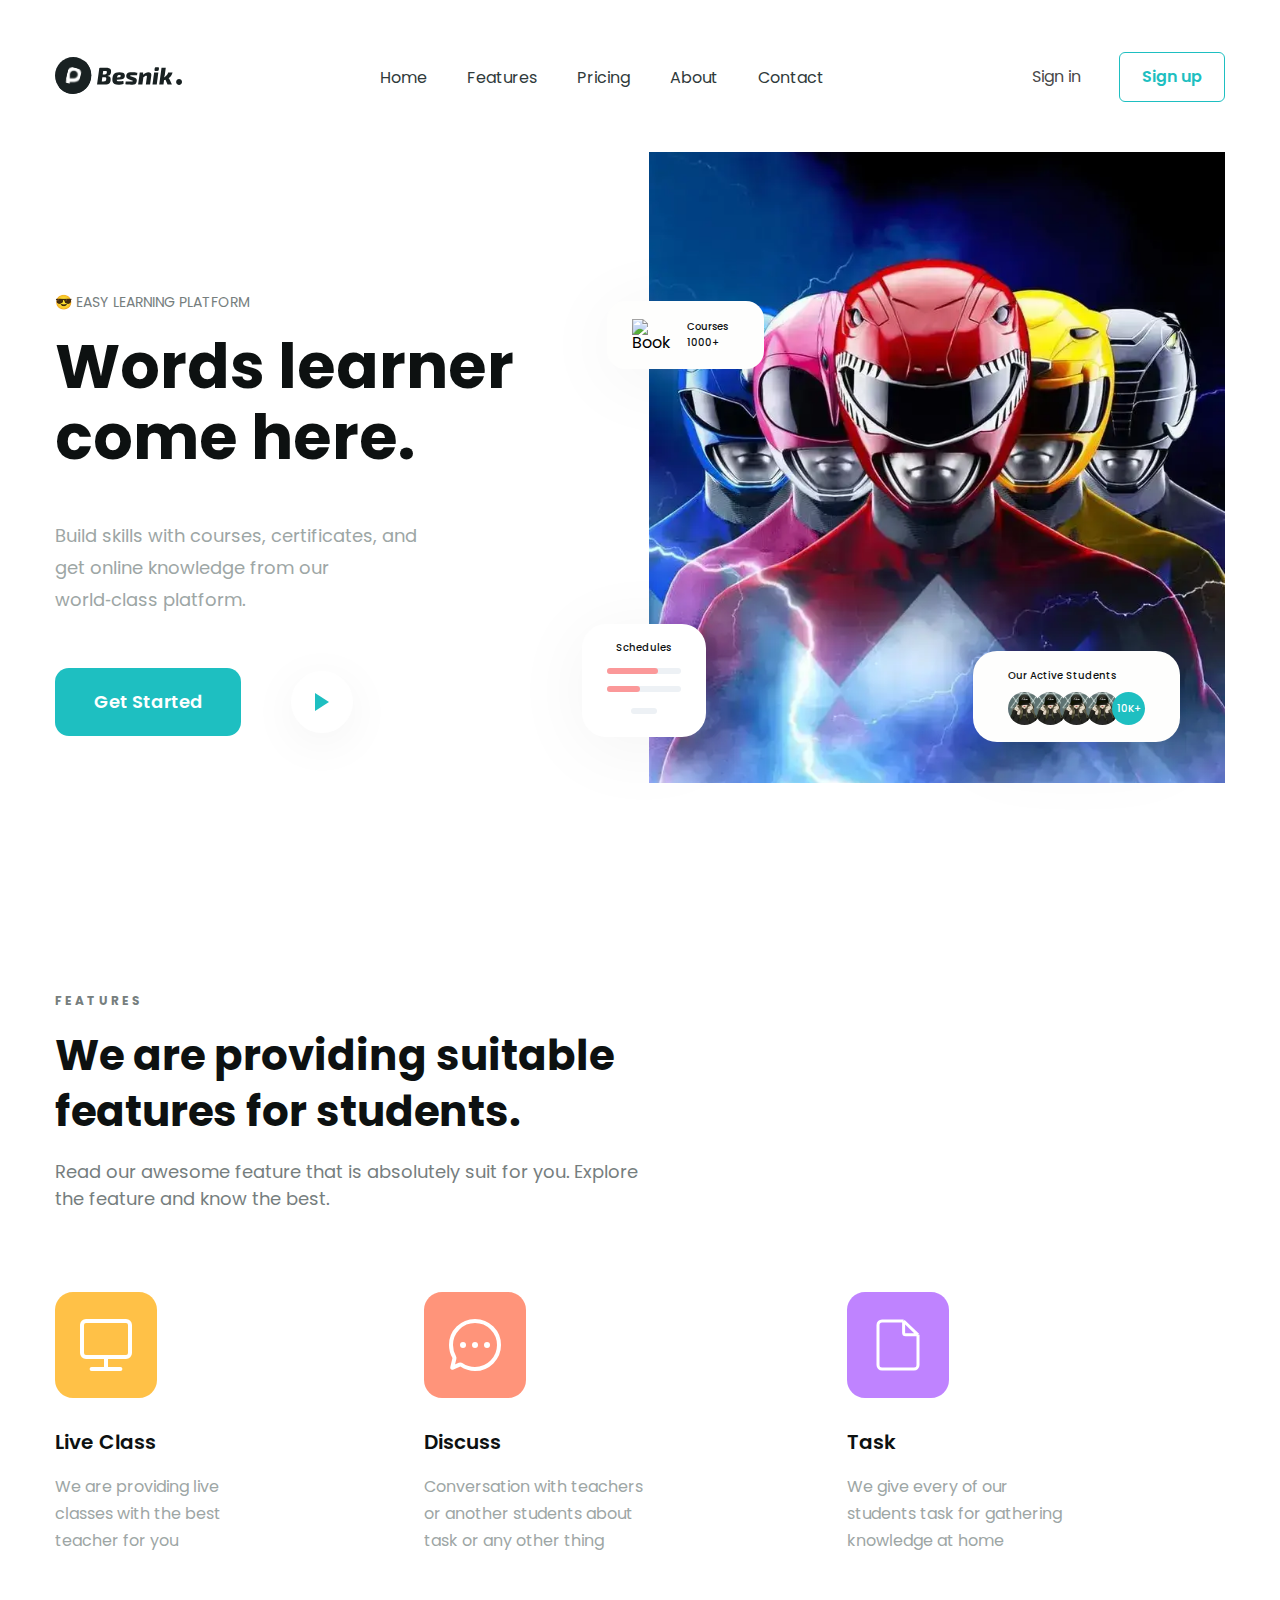
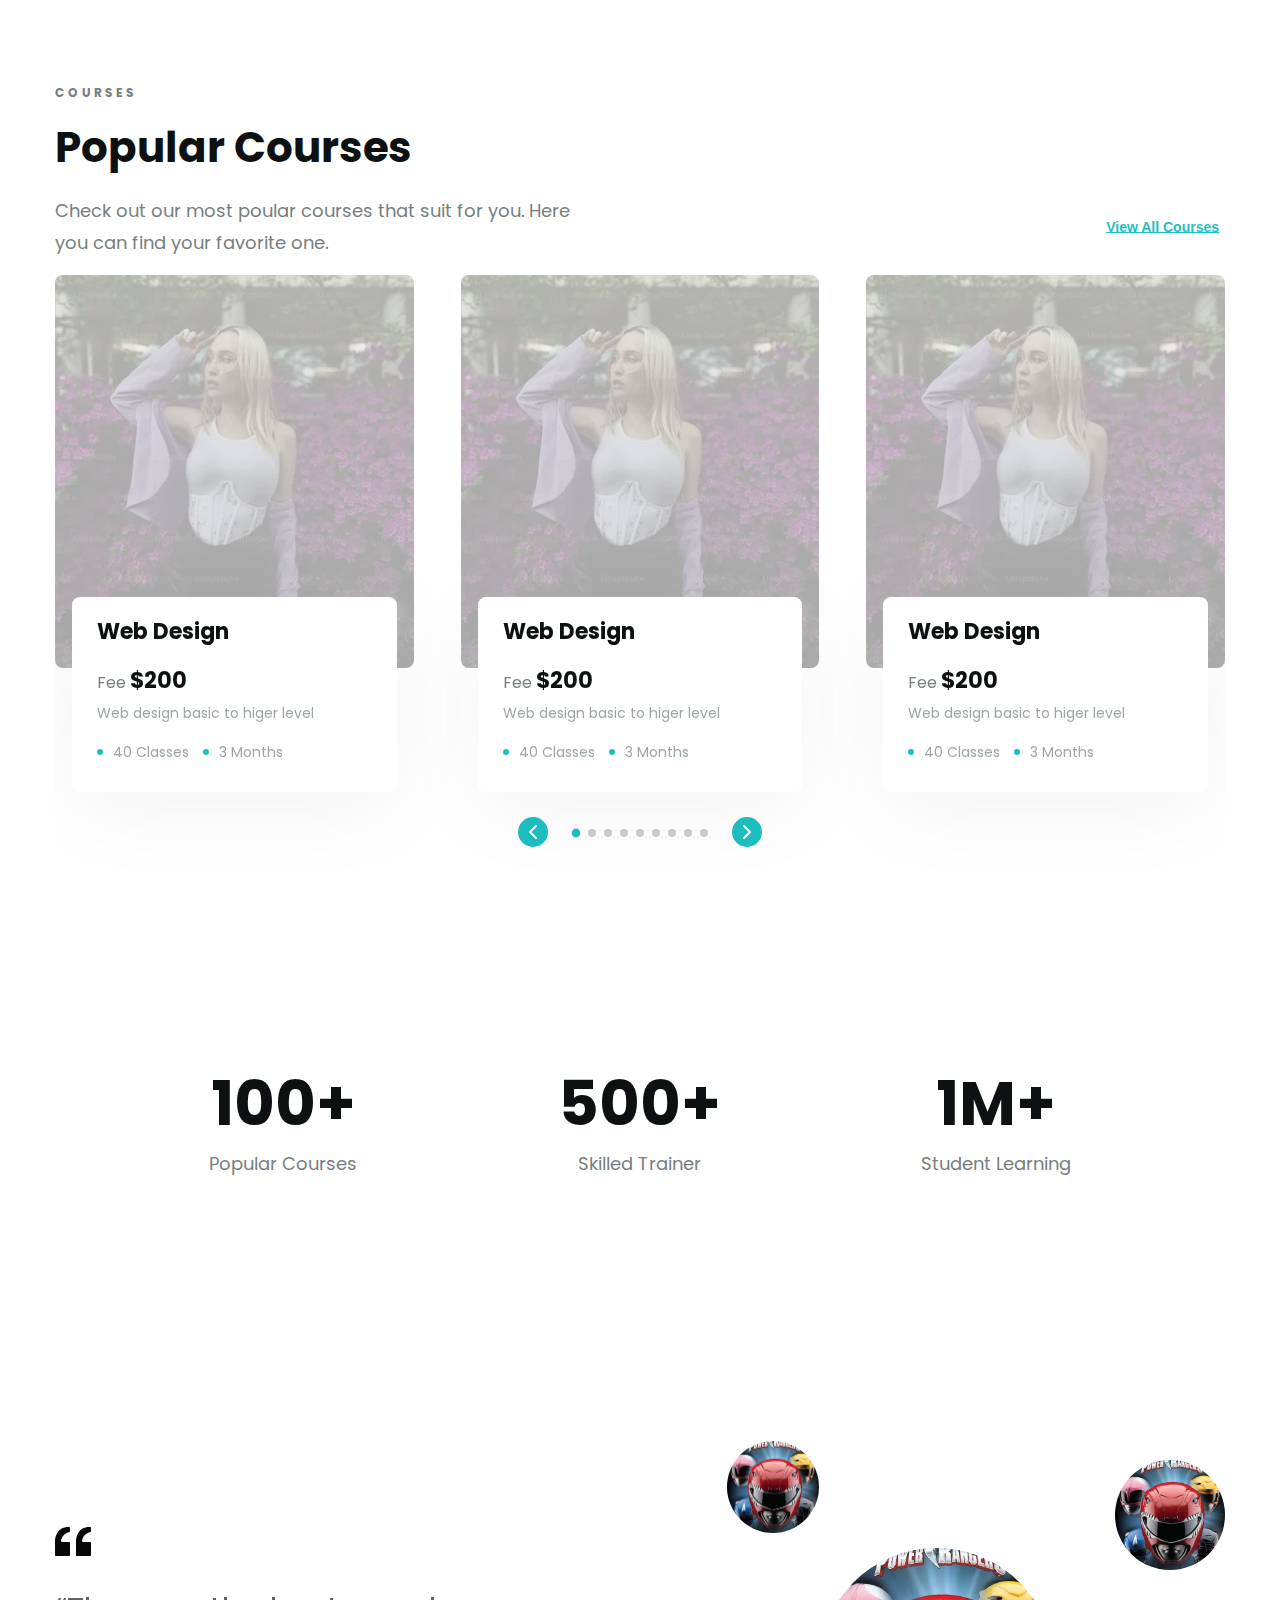
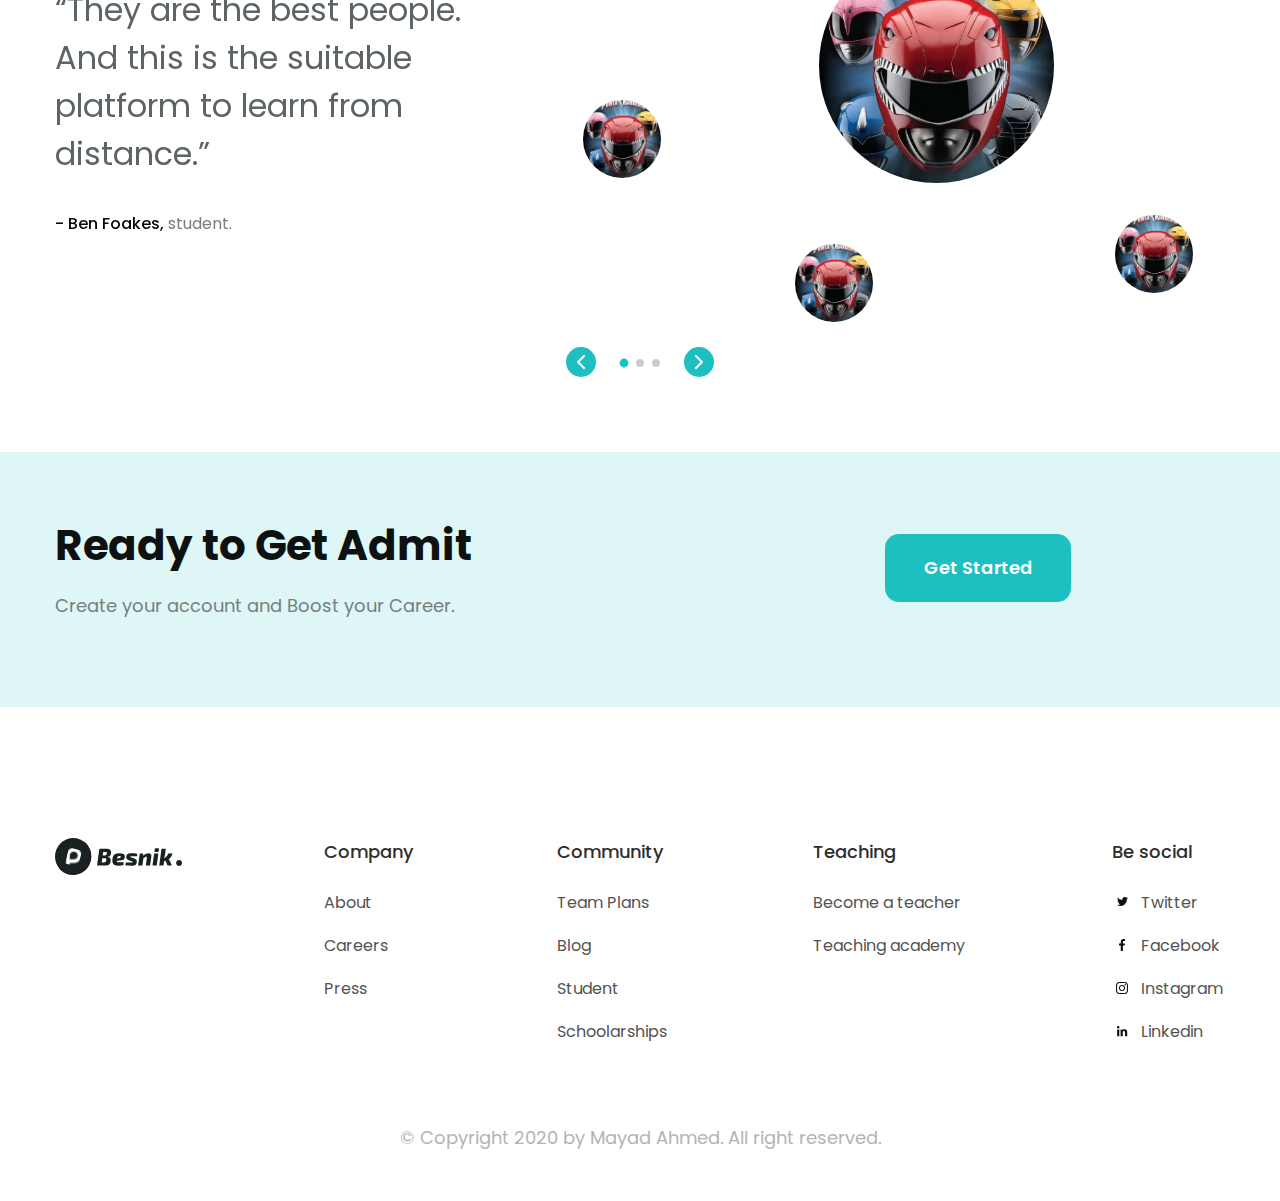
==== commit 78f299a1: "Fix" ====
--- a/index.html
+++ b/index.html
@@ -3,9 +3,86 @@
     <head>
         <meta charset="UTF-8" />
         <meta name="viewport" content="width=device-width, initial-scale=1.0" />
-        <title>Document</title>
+        <title>Project 03</title>
         <!-- Reset -->
         <link rel="stylesheet" href="./assets/css/reset.css" />
+        <!-- Favicon -->
+        <link
+            rel="apple-touch-icon"
+            sizes="57x57"
+            href="./assets/favicon/apple-icon-57x57.png"
+        />
+        <link
+            rel="apple-touch-icon"
+            sizes="60x60"
+            href="./assets/favicon/apple-icon-60x60.png"
+        />
+        <link
+            rel="apple-touch-icon"
+            sizes="72x72"
+            href="./assets/favicon/apple-icon-72x72.png"
+        />
+        <link
+            rel="apple-touch-icon"
+            sizes="76x76"
+            href="./assets/favicon/apple-icon-76x76.png"
+        />
+        <link
+            rel="apple-touch-icon"
+            sizes="114x114"
+            href="./assets/favicon/apple-icon-114x114.png"
+        />
+        <link
+            rel="apple-touch-icon"
+            sizes="120x120"
+            href="./assets/favicon/apple-icon-120x120.png"
+        />
+        <link
+            rel="apple-touch-icon"
+            sizes="144x144"
+            href="./assets/favicon/apple-icon-144x144.png"
+        />
+        <link
+            rel="apple-touch-icon"
+            sizes="152x152"
+            href="./assets/favicon/apple-icon-152x152.png"
+        />
+        <link
+            rel="apple-touch-icon"
+            sizes="180x180"
+            href="./assets/favicon/apple-icon-180x180.png"
+        />
+        <link
+            rel="icon"
+            type="image/png"
+            sizes="192x192"
+            href="./assets/favicon/android-icon-192x192.png"
+        />
+        <link
+            rel="icon"
+            type="image/png"
+            sizes="32x32"
+            href="./assets/favicon/favicon-32x32.png"
+        />
+        <link
+            rel="icon"
+            type="image/png"
+            sizes="96x96"
+            href="./assets/favicon/favicon-96x96.png"
+        />
+        <link
+            rel="icon"
+            type="image/png"
+            sizes="16x16"
+            href="./assets/favicon/favicon-16x16.png"
+        />
+        <link rel="manifest" href="./assets/favicon/manifest.json" />
+        <meta name="msapplication-TileColor" content="#ffffff" />
+        <meta
+            name="msapplication-TileImage"
+            content="./assets/favicon/ms-icon-144x144.png"
+        />
+        <meta name="theme-color" content="#ffffff" />
         <!-- GG font -->
         <link rel="preconnect" href="https://fonts.googleapis.com" />
         <link rel="preconnect" href="https://fonts.gstatic.com" crossorigin />
@@ -473,55 +550,148 @@
                     <div class="body swiper-wrapper">
                         <div class="body-item swiper-slide">
                             <div class="section">
-                                <img src="./assets/image/icons/Icon.svg" alt="icon">
+                                <img
+                                    src="./assets/image/icons/Icon.svg"
+                                    alt="icon"
+                                />
                                 <blockquote>
-                                    “They are the best people. And this is the suitable platform to learn from distance.”
-                                    <cite><strong>- Ben Foakes,</strong> student.</cite>
+                                    “They are the best people. And this is the
+                                    suitable platform to learn from distance.”
+                                    <cite
+                                        ><strong>- Ben Foakes,</strong>
+                                        student.</cite
+                                    >
                                 </blockquote>
                             </div>
                             <div class="avatar-block">
-                                <img src="./assets/image/image.webp" alt="Avatar" class=" image img-78">
-                                <img src="./assets/image/image.webp" alt="Avatar" class=" image img-78">
-                                <img src="./assets/image/image.webp" alt="Avatar" class=" image img-78">
-                                <img src="./assets/image/image.webp" alt="Avatar" class=" image img-92">
-                                <img src="./assets/image/image.webp" alt="Avatar" class=" image img-235">
-                                <img src="./assets/image/image.webp" alt="Avatar" class=" image img-110">
-                            </div>
-                        </div>
-    
+                                <img
+                                    src="./assets/image/image.webp"
+                                    alt="Avatar"
+                                    class="image img-78"
+                                />
+                                <img
+                                    src="./assets/image/image.webp"
+                                    alt="Avatar"
+                                    class="image img-78"
+                                />
+                                <img
+                                    src="./assets/image/image.webp"
+                                    alt="Avatar"
+                                    class="image img-78"
+                                />
+                                <img
+                                    src="./assets/image/image.webp"
+                                    alt="Avatar"
+                                    class="image img-92"
+                                />
+                                <img
+                                    src="./assets/image/image.webp"
+                                    alt="Avatar"
+                                    class="image img-235"
+                                />
+                                <img
+                                    src="./assets/image/image.webp"
+                                    alt="Avatar"
+                                    class="image img-110"
+                                />
+                            </div>
+                        </div>
+
                         <div class="body-item swiper-slide">
                             <div class="section">
-                                <img src="./assets/image/icons/Icon.svg" alt="icon">
+                                <img
+                                    src="./assets/image/icons/Icon.svg"
+                                    alt="icon"
+                                />
                                 <blockquote>
-                                    “They are the best people. And this is the suitable platform to learn from distance.”
-                                    <cite><strong>- Ben Foakes,</strong> student.</cite>
+                                    “They are the best people. And this is the
+                                    suitable platform to learn from distance.”
+                                    <cite
+                                        ><strong>- Ben Foakes,</strong>
+                                        student.</cite
+                                    >
                                 </blockquote>
                             </div>
                             <div class="avatar-block">
-                                <img src="./assets/image/image.webp" alt="Avatar" class=" image img-78">
-                                <img src="./assets/image/image.webp" alt="Avatar" class=" image img-78">
-                                <img src="./assets/image/image.webp" alt="Avatar" class=" image img-78">
-                                <img src="./assets/image/image.webp" alt="Avatar" class=" image img-92">
-                                <img src="./assets/image/image.webp" alt="Avatar" class=" image img-235">
-                                <img src="./assets/image/image.webp" alt="Avatar" class=" image img-110">
-                            </div>
-                        </div>
-    
+                                <img
+                                    src="./assets/image/image.webp"
+                                    alt="Avatar"
+                                    class="image img-78"
+                                />
+                                <img
+                                    src="./assets/image/image.webp"
+                                    alt="Avatar"
+                                    class="image img-78"
+                                />
+                                <img
+                                    src="./assets/image/image.webp"
+                                    alt="Avatar"
+                                    class="image img-78"
+                                />
+                                <img
+                                    src="./assets/image/image.webp"
+                                    alt="Avatar"
+                                    class="image img-92"
+                                />
+                                <img
+                                    src="./assets/image/image.webp"
+                                    alt="Avatar"
+                                    class="image img-235"
+                                />
+                                <img
+                                    src="./assets/image/image.webp"
+                                    alt="Avatar"
+                                    class="image img-110"
+                                />
+                            </div>
+                        </div>
+
                         <div class="body-item swiper-slide">
                             <div class="section">
-                                <img src="./assets/image/icons/Icon.svg" alt="icon">
+                                <img
+                                    src="./assets/image/icons/Icon.svg"
+                                    alt="icon"
+                                />
                                 <blockquote>
-                                    “They are the best people. And this is the suitable platform to learn from distance.”
-                                    <cite><strong>- Ben Foakes,</strong> student.</cite>
+                                    “They are the best people. And this is the
+                                    suitable platform to learn from distance.”
+                                    <cite
+                                        ><strong>- Ben Foakes,</strong>
+                                        student.</cite
+                                    >
                                 </blockquote>
                             </div>
                             <div class="avatar-block">
-                                <img src="./assets/image/image.webp" alt="Avatar" class=" image img-78">
-                                <img src="./assets/image/image.webp" alt="Avatar" class=" image img-78">
-                                <img src="./assets/image/image.webp" alt="Avatar" class=" image img-78">
-                                <img src="./assets/image/image.webp" alt="Avatar" class=" image img-92">
-                                <img src="./assets/image/image.webp" alt="Avatar" class=" image img-235">
-                                <img src="./assets/image/image.webp" alt="Avatar" class=" image img-110">
+                                <img
+                                    src="./assets/image/image.webp"
+                                    alt="Avatar"
+                                    class="image img-78"
+                                />
+                                <img
+                                    src="./assets/image/image.webp"
+                                    alt="Avatar"
+                                    class="image img-78"
+                                />
+                                <img
+                                    src="./assets/image/image.webp"
+                                    alt="Avatar"
+                                    class="image img-78"
+                                />
+                                <img
+                                    src="./assets/image/image.webp"
+                                    alt="Avatar"
+                                    class="image img-92"
+                                />
+                                <img
+                                    src="./assets/image/image.webp"
+                                    alt="Avatar"
+                                    class="image img-235"
+                                />
+                                <img
+                                    src="./assets/image/image.webp"
+                                    alt="Avatar"
+                                    class="image img-110"
+                                />
                             </div>
                         </div>
                     </div>
@@ -543,7 +713,6 @@
                         </button>
                     </div>
                 </div>
-
             </div>
         </div>
 
@@ -552,7 +721,9 @@
                 <div class="cta-body">
                     <div class="cta-content">
                         <h2 class="heading lv2">Ready to Get Admit</h2>
-                        <p class="desc">Create your account and Boost your Career.</p>
+                        <p class="desc">
+                            Create your account and Boost your Career.
+                        </p>
                     </div>
                     <a href="#!" class="btn">Get Started</a>
                 </div>
@@ -563,7 +734,11 @@
             <div class="main-content">
                 <div class="row">
                     <a href="#">
-                        <img src="./assets/image/Logo.svg" alt="Logo" class="logo">
+                        <img
+                            src="./assets/image/Logo.svg"
+                            alt="Logo"
+                            class="logo"
+                        />
                     </a>
                     <div class="column">
                         <h4 class="title">Company</h4>
@@ -592,10 +767,42 @@
                     <div class="column">
                         <h4 class="title">Be social</h4>
                         <ul>
-                            <li><a href="#!"><img src="./assets/image/icons/Group 114.svg" alt="social" class="icon-social">Twitter</a></li>
-                            <li><a href="#!"><img src="./assets/image/icons/Group 111.svg" alt="social" class="icon-social">Facebook</a></li>
-                            <li><a href="#!"><img src="./assets/image/icons/Group 112.svg" alt="social" class="icon-social">Instagram</a></li>
-                            <li><a href="#!"><img src="./assets/image/icons/Group 113.svg" alt="social" class="icon-social">Linkedin</a></li>
+                            <li>
+                                <a href="#!"
+                                    ><img
+                                        src="./assets/image/icons/Group 114.svg"
+                                        alt="social"
+                                        class="icon-social"
+                                    />Twitter</a
+                                >
+                            </li>
+                            <li>
+                                <a href="#!"
+                                    ><img
+                                        src="./assets/image/icons/Group 111.svg"
+                                        alt="social"
+                                        class="icon-social"
+                                    />Facebook</a
+                                >
+                            </li>
+                            <li>
+                                <a href="#!"
+                                    ><img
+                                        src="./assets/image/icons/Group 112.svg"
+                                        alt="social"
+                                        class="icon-social"
+                                    />Instagram</a
+                                >
+                            </li>
+                            <li>
+                                <a href="#!"
+                                    ><img
+                                        src="./assets/image/icons/Group 113.svg"
+                                        alt="social"
+                                        class="icon-social"
+                                    />Linkedin</a
+                                >
+                            </li>
                         </ul>
                     </div>
                 </div>
@@ -608,6 +815,5 @@
         <!-- Thêm Swiper JS từ CDN -->
         <script src="https://unpkg.com/swiper/swiper-bundle.min.js"></script>
         <script src="./assets/javascript/showItem.js"></script>
-       
     </body>
 </html>
